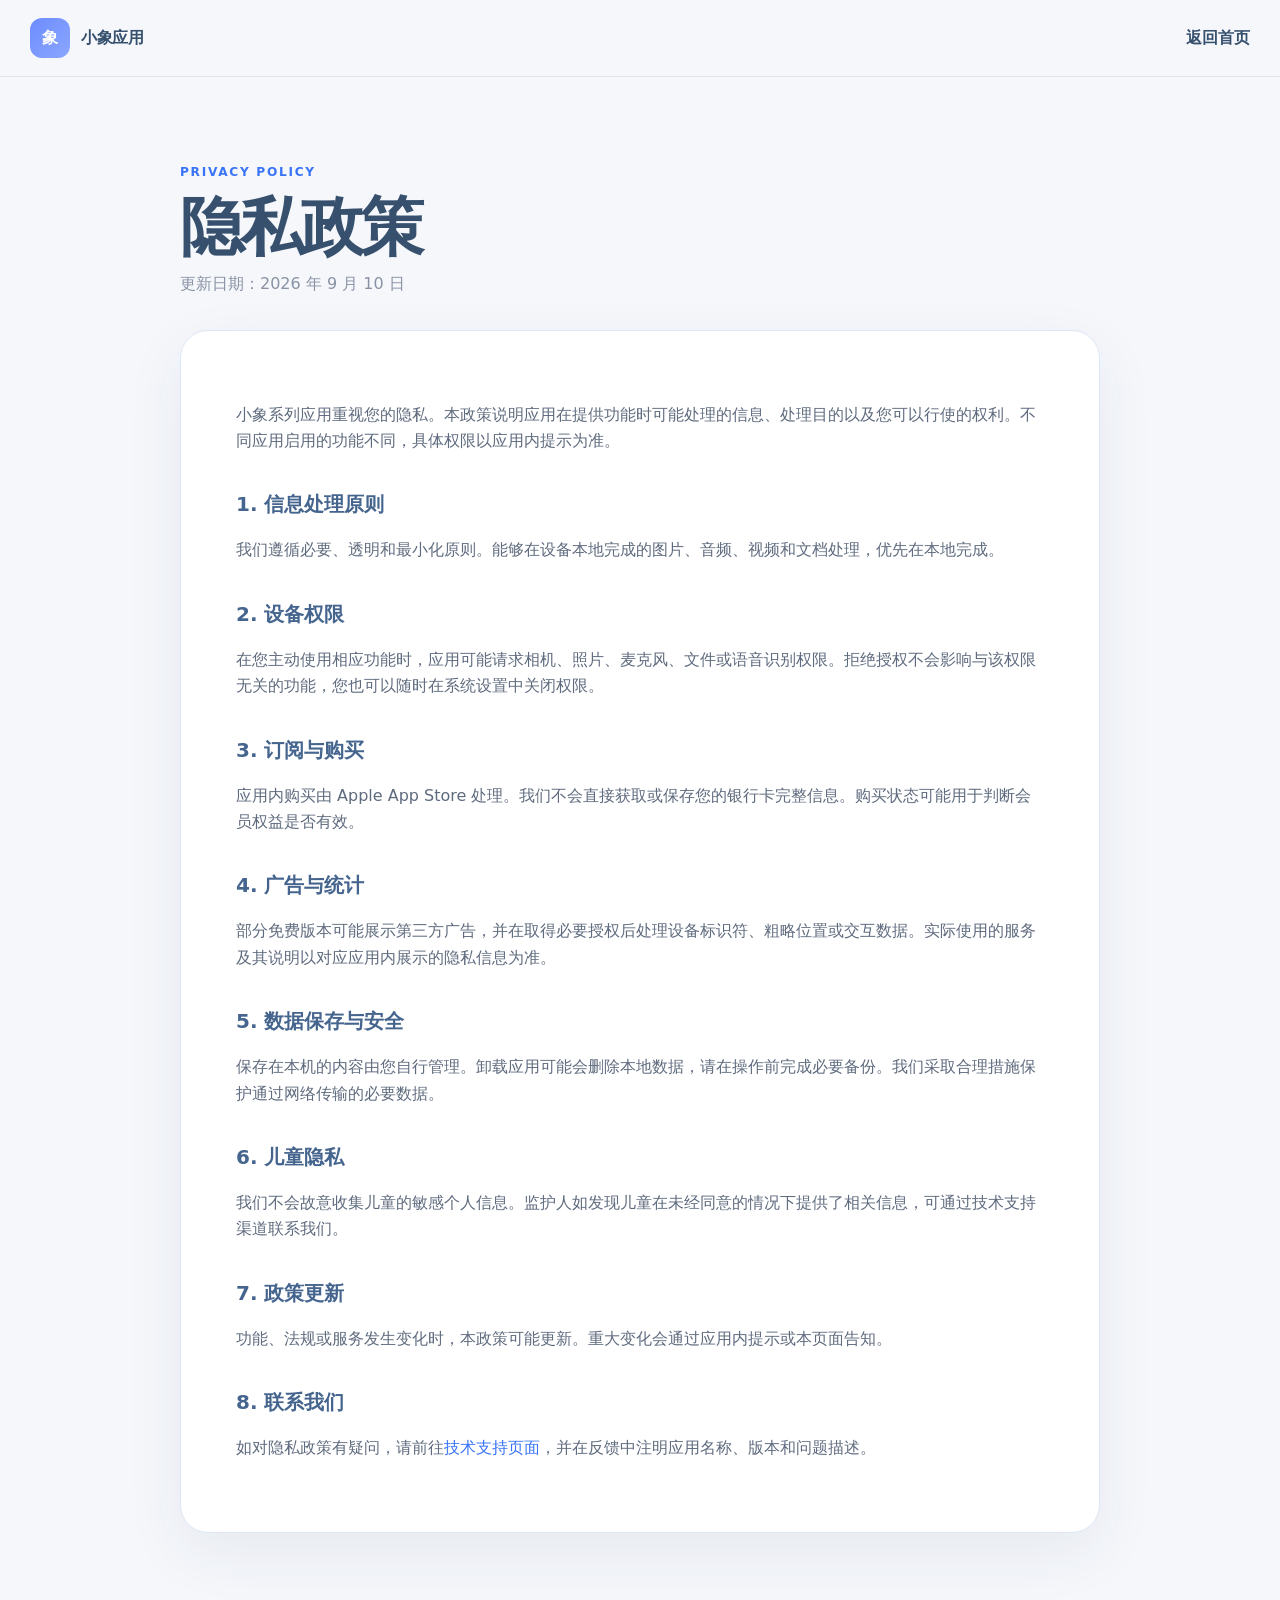
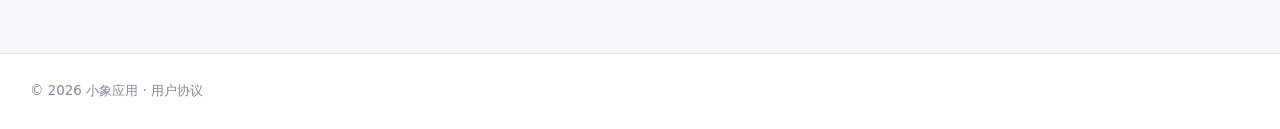
==== privacy.html @ 6de9740a "Add files via upload" ====
<!doctype html><html lang="zh-CN"><head><meta charset="utf-8"><meta name="viewport" content="width=device-width,initial-scale=1"><meta name="description" content="小象系列应用隐私政策"><title>隐私政策 · 小象应用</title><link rel="stylesheet" href="assets/site.css"></head><body class="legal-body"><header class="nav-wrap"><nav class="nav shell"><a class="brand" href="index.html"><span class="brand-mark">象</span><span>小象应用</span></a><a class="back" href="index.html">返回首页</a></nav></header><main class="legal shell"><p class="eyebrow">PRIVACY POLICY</p><h1>隐私政策</h1><p class="updated">更新日期：2026 年 9 月 10 日</p><div class="legal-card"><p>小象系列应用重视您的隐私。本政策说明应用在提供功能时可能处理的信息、处理目的以及您可以行使的权利。不同应用启用的功能不同，具体权限以应用内提示为准。</p><h2>1. 信息处理原则</h2><p>我们遵循必要、透明和最小化原则。能够在设备本地完成的图片、音频、视频和文档处理，优先在本地完成。</p><h2>2. 设备权限</h2><p>在您主动使用相应功能时，应用可能请求相机、照片、麦克风、文件或语音识别权限。拒绝授权不会影响与该权限无关的功能，您也可以随时在系统设置中关闭权限。</p><h2>3. 订阅与购买</h2><p>应用内购买由 Apple App Store 处理。我们不会直接获取或保存您的银行卡完整信息。购买状态可能用于判断会员权益是否有效。</p><h2>4. 广告与统计</h2><p>部分免费版本可能展示第三方广告，并在取得必要授权后处理设备标识符、粗略位置或交互数据。实际使用的服务及其说明以对应应用内展示的隐私信息为准。</p><h2>5. 数据保存与安全</h2><p>保存在本机的内容由您自行管理。卸载应用可能会删除本地数据，请在操作前完成必要备份。我们采取合理措施保护通过网络传输的必要数据。</p><h2>6. 儿童隐私</h2><p>我们不会故意收集儿童的敏感个人信息。监护人如发现儿童在未经同意的情况下提供了相关信息，可通过技术支持渠道联系我们。</p><h2>7. 政策更新</h2><p>功能、法规或服务发生变化时，本政策可能更新。重大变化会通过应用内提示或本页面告知。</p><h2>8. 联系我们</h2><p>如对隐私政策有疑问，请前往<a href="support.html">技术支持页面</a>，并在反馈中注明应用名称、版本和问题描述。</p></div></main><footer class="compact-footer"><div class="shell">© 2026 小象应用 · <a href="terms.html">用户协议</a></div></footer></body></html>
---- assets/site.css ----
:root{--blue:#3974f6;--navy:#5b7cfa;--paper:#f7faff;--white:#fff;--muted:#64748b;--line:#dde7f5;--orange:#ff9a3c;--mint:#43c9ac;--purple:#8a63ed;--shell:min(1220px,calc(100% - 48px));font-family:Inter,"SF Pro Display","PingFang SC","Microsoft YaHei",system-ui,sans-serif;color:#36506e;color-scheme:light}*{box-sizing:border-box}html{scroll-behavior:smooth}body{margin:0;background:var(--paper);font-size:16px;line-height:1.65;overflow-x:hidden}a{color:inherit;text-decoration:none}button{font:inherit}.shell{width:var(--shell);margin-inline:auto}.site-header,.nav-wrap{position:sticky;top:0;z-index:30;background:rgba(245,247,251,.86);backdrop-filter:blur(18px);border-bottom:1px solid rgba(16,24,40,.08)}.nav{height:76px;display:flex;align-items:center;justify-content:space-between}.brand{display:flex;align-items:center;gap:11px;font-weight:850;letter-spacing:-.02em}.logo,.brand-mark{width:40px;height:40px;border-radius:12px;display:grid;place-items:center;background:linear-gradient(135deg,#6d8cff,#8ba7ff);color:#fff;font-weight:900}.nav-links{display:flex;align-items:center;gap:30px;font-size:.92rem;font-weight:650}.nav-links>a:not(.nav-cta):hover{color:var(--blue)}.nav-cta{background:#6b88f7;color:#fff;border-radius:12px;padding:10px 17px}.menu-btn{display:none;border:1px solid var(--line);border-radius:10px;background:#fff;padding:7px 12px}.hero{display:grid;grid-template-columns:.84fr 1.16fr;gap:60px;align-items:center;min-height:680px;padding-block:66px}.kicker{display:flex;align-items:center;gap:10px;color:var(--blue);font-size:.82rem;font-weight:850;letter-spacing:.08em}.kicker span{width:24px;height:3px;background:var(--blue)}.hero h1{font-size:clamp(3.4rem,6.2vw,6.3rem);line-height:.98;letter-spacing:-.075em;margin:20px 0 26px}.hero h1 em{color:var(--blue);font-style:normal}.hero-copy>p{color:var(--muted);max-width:550px;font-size:1.1rem}.hero-actions{display:flex;gap:12px;flex-wrap:wrap;margin-top:30px}.button{min-height:52px;padding:0 21px;border-radius:14px;display:inline-flex;align-items:center;justify-content:center;gap:18px;font-weight:800;transition:.2s}.dark{background:linear-gradient(135deg,#3974f6,#5994ff);color:#fff;box-shadow:0 12px 28px rgba(57,116,246,.2)}.dark:hover,.nav-cta:hover{background:var(--blue)}.light{background:#fff;border:1px solid var(--line)}.product-board{min-height:520px;padding:26px;border:1px solid #d9e0eb;border-radius:36px;background:#eaf0ff;display:grid;grid-template-columns:1fr 1fr;gap:14px;position:relative;box-shadow:0 28px 80px rgba(35,62,117,.12)}.board-label{position:absolute;right:31px;top:27px;text-align:right;font-size:.68rem;font-weight:900;letter-spacing:.13em;color:#7990ca}.mini-app{background:#fff;border-radius:25px;padding:25px;display:flex;flex-direction:column;justify-content:flex-end;min-height:218px;position:relative;box-shadow:0 8px 28px rgba(43,59,96,.07);transition:.25s}.mini-app:nth-of-type(1){margin-top:42px}.mini-app:nth-of-type(2){margin-top:88px;margin-bottom:-46px}.mini-app:nth-of-type(3){margin-bottom:45px}.mini-app:hover{transform:translateY(-5px)}.mini-icon,.big-icon{width:58px;height:58px;border-radius:18px;display:grid;place-items:center;color:#fff;font-size:1.25rem;font-weight:900;margin-bottom:23px}.mini-app b,.mini-app small{display:block}.mini-app b{font-size:1.15rem}.mini-app small{color:#7a8497}.mini-app i{position:absolute;right:20px;bottom:20px;color:#aeb7c5;font-size:.72rem;font-style:normal}.scan .mini-icon,.big-icon.scan{background:var(--blue)}.resume .mini-icon,.big-icon.resume{background:var(--orange)}.audio .mini-icon,.big-icon.audio{background:var(--purple)}.video .mini-icon,.big-icon.video{background:var(--mint)}.marquee{overflow:hidden;background:var(--blue);color:#fff;padding:15px 0;white-space:nowrap;font-size:.9rem;font-weight:800;letter-spacing:.05em}.marquee div{width:max-content;animation:slide 24s linear infinite}.marquee b{color:#a9c0ff;margin:0 20px}.products{padding-block:125px}.section-title{display:grid;grid-template-columns:190px 1fr;align-items:start;margin-bottom:62px}.section-title>span{font-size:.72rem;font-weight:900;letter-spacing:.14em;color:var(--blue)}.section-title h2{font-size:clamp(2.6rem,5vw,5rem);line-height:1.03;letter-spacing:-.06em;margin:0}.product-list{border-top:1px solid var(--line)}.product-row{display:grid;grid-template-columns:55px 320px 1fr 120px;gap:25px;align-items:center;padding:36px 8px;border-bottom:1px solid var(--line);transition:.2s}.product-row:hover{background:#fff;padding-inline:20px}.number{font-size:.76rem;color:#9aa4b4;font-weight:850}.product-identity{display:flex;align-items:center;gap:18px}.big-icon{width:65px;height:65px;margin:0;flex:none}.product-identity h3{font-size:1.35rem;line-height:1.2;margin:0 0 5px}.product-identity p{margin:0;color:#8791a1;font-size:.84rem}.product-copy>p{color:#596579;margin:0 0 12px;max-width:570px}.chips{display:flex;gap:7px;flex-wrap:wrap}.chips span{padding:4px 9px;border:1px solid var(--line);border-radius:99px;font-size:.72rem;color:#7e8898}.product-status{font-size:.75rem;color:#8f99a9;text-align:right}.feature-zone{background:linear-gradient(145deg,#eaf2ff,#f7fbff 55%,#eef8ff);color:#36506e;padding-block:120px;border-block:1px solid #dce8f8}.feature-grid{display:grid;grid-template-columns:.9fr 1.1fr;gap:90px}.section-title.invert{display:block;margin:0}.section-title.invert>span{color:#3974f6}.section-title.invert h2{margin-top:20px}.section-title.invert p{color:#65758c;max-width:430px;margin-top:25px}.feature-cards{display:grid;grid-template-columns:1fr 1fr;gap:13px}.feature-cards article{border:1px solid #d8e5f6;border-radius:24px;padding:25px;min-height:245px;background:rgba(255,255,255,.88);display:flex;flex-direction:column;box-shadow:0 16px 42px rgba(72,112,169,.08)}.feature-cards article:first-child{grid-column:1/-1}.feature-cards strong{font-size:.72rem;color:#8ca0ba}.feature-symbol{font-size:2.4rem;color:#3974f6;margin:auto 0 8px}.feature-cards h3{font-size:1.3rem;margin:0 0 6px}.feature-cards p{font-size:.9rem;color:#697991;margin:0}.studio{display:grid;grid-template-columns:360px 1fr;gap:85px;align-items:center;padding-block:130px}.studio-mark{aspect-ratio:1;border-radius:38px;background:var(--orange);display:grid;place-items:center;font-size:11rem;line-height:1;font-weight:950;color:#fff;transform:rotate(-4deg);box-shadow:18px 20px 0 #ffd29f}.studio-copy>span{font-size:.76rem;color:var(--blue);font-weight:850;letter-spacing:.13em}.studio-copy h2{font-size:clamp(2rem,4vw,3.8rem);line-height:1.13;letter-spacing:-.05em;margin:16px 0 20px}.studio-copy p{color:var(--muted);font-size:1.05rem;max-width:700px}.studio-copy a{display:inline-block;margin-top:12px;color:var(--blue);font-weight:850}footer{background:#fff;border-top:1px solid var(--line);padding-top:68px}.footer-main{display:grid;grid-template-columns:2fr 1fr 1fr;gap:50px;padding-bottom:55px}.footer-main>div:not(:first-child){display:flex;flex-direction:column;gap:8px}.footer-main b{margin-bottom:7px}.footer-main a:not(.brand),.footer-main p{color:#758095}.footer-bottom{display:flex;justify-content:space-between;border-top:1px solid var(--line);padding-block:20px;color:#8a94a5;font-size:.76rem}.reveal{opacity:0;transform:translateY(18px);transition:opacity .65s,transform .65s}.reveal.visible{opacity:1;transform:none}
.legal-body{background:#f5f7fb}.legal,.support-page{padding-block:85px 120px;max-width:920px}.eyebrow{color:var(--blue);font-size:.76rem;font-weight:900;letter-spacing:.14em;margin:0 0 12px}.legal h1,.support-hero h1{font-size:clamp(2.7rem,5vw,4.8rem);line-height:1.05;letter-spacing:-.06em;margin:0}.updated{color:#8993a4;margin:10px 0 32px}.legal-card{background:#fff;border:1px solid var(--line);border-radius:28px;padding:clamp(25px,5vw,55px);color:#5f6b7e;box-shadow:0 20px 60px rgba(38,53,83,.07)}.legal-card h2{color:#45658e;font-size:1.25rem;margin:34px 0 7px}.legal-card a{color:var(--blue)}.back{font-weight:750}.compact-footer{padding:26px 0;background:#fff;border-top:1px solid var(--line);color:#828c9d;font-size:.84rem}.support-page{max-width:1080px}.support-hero{max-width:730px;margin-bottom:50px}.support-hero>p:last-child{color:var(--muted);font-size:1.05rem}.faq-grid{display:grid;grid-template-columns:1fr 1fr;gap:15px}.faq-grid article{background:#fff;border:1px solid var(--line);border-radius:24px;padding:28px}.faq-grid article>span{color:var(--blue);font-weight:900;font-size:.76rem}.faq-grid h2{font-size:1.22rem;margin:12px 0 7px}.faq-grid p{color:var(--muted);margin:0}.contact-panel{display:flex;align-items:center;justify-content:space-between;gap:30px;background:#eaf0ff;border:1px solid #d4def8;border-radius:26px;padding:34px;margin-top:16px}.contact-panel h2{font-size:1.7rem;margin:0}.contact-panel p:last-child{color:#68758a;margin-bottom:0}.contact-panel .primary{background:#6b88f7;color:#fff;white-space:nowrap}@keyframes slide{to{transform:translateX(-50%)}}
@media(max-width:920px){.hero{grid-template-columns:1fr;gap:40px}.product-board{min-height:480px}.product-row{grid-template-columns:40px 280px 1fr}.product-status{display:none}.feature-grid{grid-template-columns:1fr;gap:50px}.studio{grid-template-columns:250px 1fr}.studio-mark{font-size:8rem}.section-title{grid-template-columns:145px 1fr}}
@media(max-width:680px){:root{--shell:min(100% - 28px,1220px)}.nav{height:68px}.menu-btn{display:block}.nav-links{display:none;position:absolute;left:14px;right:14px;top:75px;flex-direction:column;align-items:stretch;gap:0;padding:10px;background:#fff;border:1px solid var(--line);border-radius:16px;box-shadow:0 24px 60px rgba(36,49,78,.16)}.nav-links.open{display:flex}.nav-links a{padding:10px 12px}.nav-cta{background:none;color:var(--navy)}.hero{padding-block:55px;min-height:auto}.hero h1{font-size:3.5rem}.product-board{min-height:420px;padding:14px;gap:9px;border-radius:25px}.mini-app{min-height:180px;padding:17px;border-radius:18px}.mini-app:nth-of-type(1){margin-top:35px}.mini-app:nth-of-type(2){margin-top:65px;margin-bottom:-30px}.mini-app:nth-of-type(3){margin-bottom:30px}.mini-icon{width:45px;height:45px;border-radius:13px;margin-bottom:15px}.mini-app small{font-size:.72rem}.board-label{top:18px;right:18px}.products,.feature-zone,.studio{padding-block:82px}.section-title{display:block}.section-title>span{display:block;margin-bottom:15px}.product-row{grid-template-columns:35px 1fr;gap:12px;padding-block:27px}.product-copy{grid-column:2}.product-identity{gap:13px}.big-icon{width:55px;height:55px;border-radius:16px}.feature-cards{grid-template-columns:1fr}.feature-cards article:first-child{grid-column:auto}.studio{grid-template-columns:1fr;gap:52px}.studio-mark{width:210px;font-size:7rem}.footer-main{grid-template-columns:1fr 1fr}.footer-main>div:first-child{grid-column:1/-1}.footer-bottom{display:block}.footer-bottom span{display:block}.faq-grid{grid-template-columns:1fr}.contact-panel{align-items:flex-start;flex-direction:column}.legal,.support-page{padding-block:55px 80px}}
@media(prefers-reduced-motion:reduce){html{scroll-behavior:auto}.reveal{opacity:1;transform:none;transition:none}.marquee div{animation:none}}
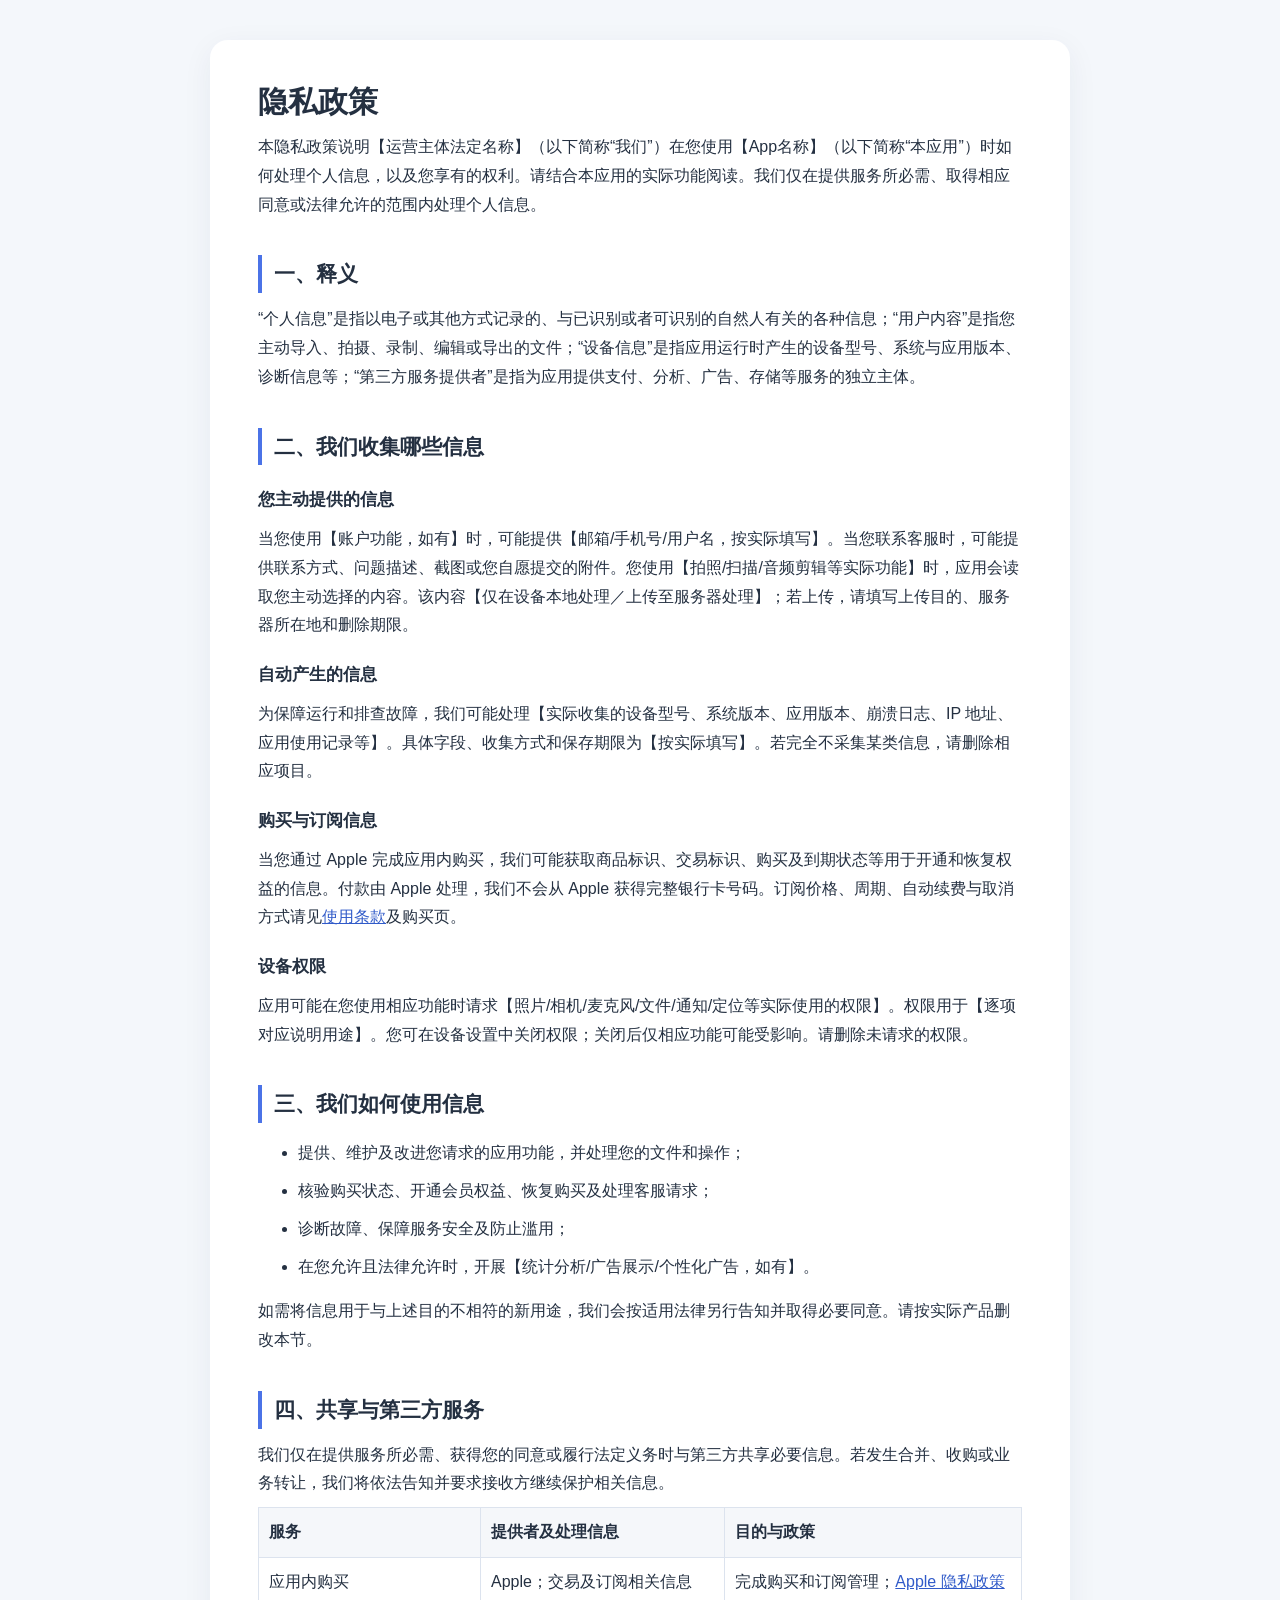
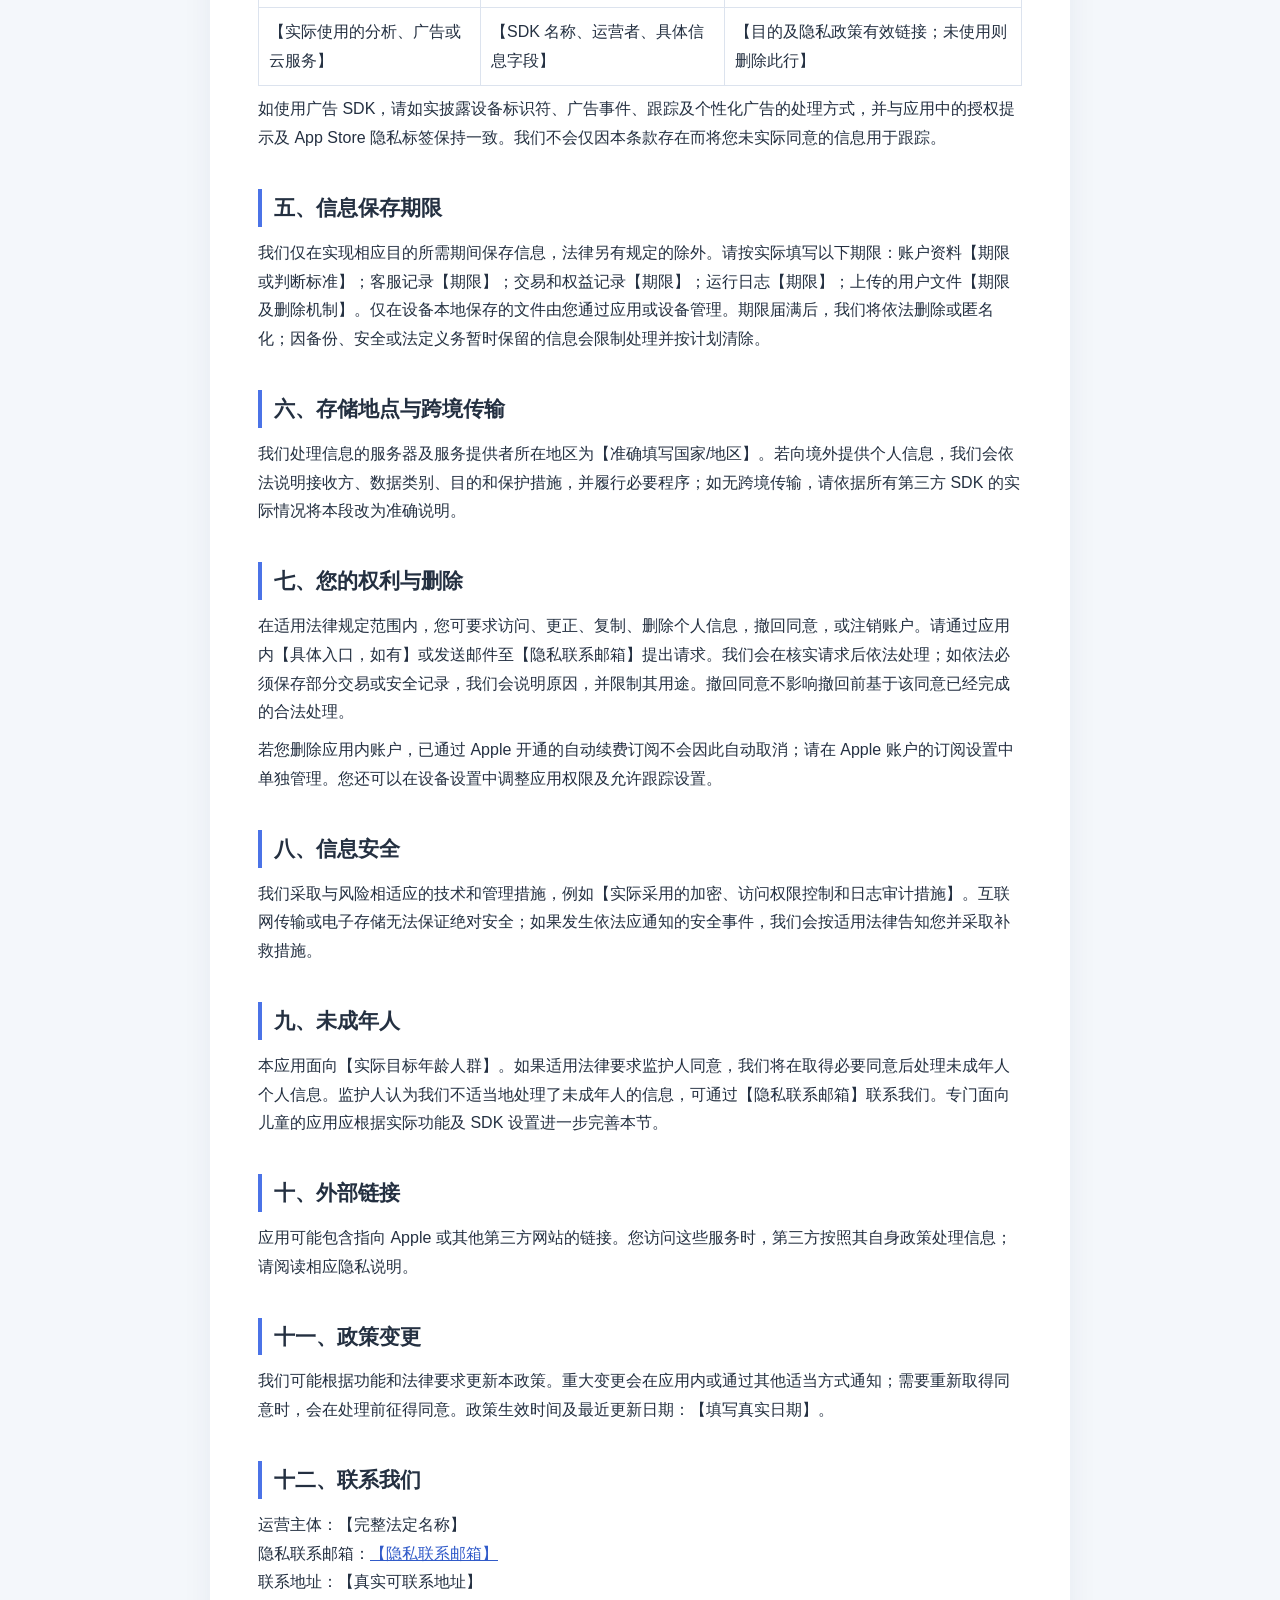
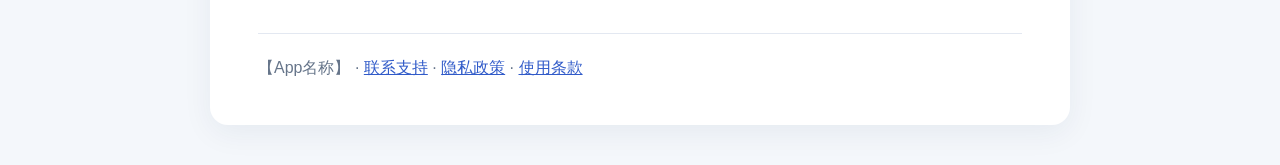
==== commit a81eb173: "Update privacy.html" ====
--- a/privacy.html
+++ b/privacy.html
@@ -1 +1,13 @@
-<!doctype html><html lang="zh-CN"><head><meta charset="utf-8"><meta name="viewport" content="width=device-width,initial-scale=1"><meta name="description" content="小象系列应用隐私政策"><title>隐私政策 · 小象应用</title><link rel="stylesheet" href="assets/site.css"></head><body class="legal-body"><header class="nav-wrap"><nav class="nav shell"><a class="brand" href="index.html"><span class="brand-mark">象</span><span>小象应用</span></a><a class="back" href="index.html">返回首页</a></nav></header><main class="legal shell"><p class="eyebrow">PRIVACY POLICY</p><h1>隐私政策</h1><p class="updated">更新日期：2026 年 9 月 10 日</p><div class="legal-card"><p>小象系列应用重视您的隐私。本政策说明应用在提供功能时可能处理的信息、处理目的以及您可以行使的权利。不同应用启用的功能不同，具体权限以应用内提示为准。</p><h2>1. 信息处理原则</h2><p>我们遵循必要、透明和最小化原则。能够在设备本地完成的图片、音频、视频和文档处理，优先在本地完成。</p><h2>2. 设备权限</h2><p>在您主动使用相应功能时，应用可能请求相机、照片、麦克风、文件或语音识别权限。拒绝授权不会影响与该权限无关的功能，您也可以随时在系统设置中关闭权限。</p><h2>3. 订阅与购买</h2><p>应用内购买由 Apple App Store 处理。我们不会直接获取或保存您的银行卡完整信息。购买状态可能用于判断会员权益是否有效。</p><h2>4. 广告与统计</h2><p>部分免费版本可能展示第三方广告，并在取得必要授权后处理设备标识符、粗略位置或交互数据。实际使用的服务及其说明以对应应用内展示的隐私信息为准。</p><h2>5. 数据保存与安全</h2><p>保存在本机的内容由您自行管理。卸载应用可能会删除本地数据，请在操作前完成必要备份。我们采取合理措施保护通过网络传输的必要数据。</p><h2>6. 儿童隐私</h2><p>我们不会故意收集儿童的敏感个人信息。监护人如发现儿童在未经同意的情况下提供了相关信息，可通过技术支持渠道联系我们。</p><h2>7. 政策更新</h2><p>功能、法规或服务发生变化时，本政策可能更新。重大变化会通过应用内提示或本页面告知。</p><h2>8. 联系我们</h2><p>如对隐私政策有疑问，请前往<a href="support.html">技术支持页面</a>，并在反馈中注明应用名称、版本和问题描述。</p></div></main><footer class="compact-footer"><div class="shell">© 2026 小象应用 · <a href="terms.html">用户协议</a></div></footer></body></html>
+<!doctype html><html lang="zh-CN"><head><meta charset="utf-8"><meta name="viewport" content="width=device-width,initial-scale=1"><meta name="color-scheme" content="light"><title>隐私政策｜【App名称】</title><style>*{box-sizing:border-box}body{margin:0;background:#f4f7fb;color:#243041;font:16px/1.8 -apple-system,BlinkMacSystemFont,"PingFang SC","Microsoft YaHei",sans-serif}.wrap{max-width:860px;margin:40px auto;padding:42px 48px;background:white;border-radius:18px;box-shadow:0 8px 30px #142d5010}h1{font-size:30px;line-height:1.3;margin:0 0 12px}h2{font-size:21px;margin:36px 0 12px;border-left:4px solid #4b73e7;padding-left:12px}h3{font-size:17px;margin:20px 0 5px}p,li{margin:9px 0}.muted{color:#66758a}.notice{background:#edf3ff;border-radius:10px;padding:14px 18px}.todo{background:#fff3d8;padding:2px 6px;border-radius:4px;color:#754a00}a{color:#315bc9}table{width:100%;border-collapse:collapse;display:block;overflow-x:auto}th,td{border:1px solid #dce3ee;padding:10px;text-align:left;vertical-align:top}th{background:#f5f7fa}nav a{margin-right:18px}footer{border-top:1px solid #e3e8f1;margin-top:36px;padding-top:20px;color:#66758a}@media(max-width:640px){.wrap{margin:0;padding:24px 20px;border-radius:0}h1{font-size:26px}}</style></head><body><main class="wrap"><h1>隐私政策</h1><section><p>本隐私政策说明【运营主体法定名称】（以下简称“我们”）在您使用【App名称】（以下简称“本应用”）时如何处理个人信息，以及您享有的权利。请结合本应用的实际功能阅读。我们仅在提供服务所必需、取得相应同意或法律允许的范围内处理个人信息。</p></section>
+<section><h2>一、释义</h2><p>“个人信息”是指以电子或其他方式记录的、与已识别或者可识别的自然人有关的各种信息；“用户内容”是指您主动导入、拍摄、录制、编辑或导出的文件；“设备信息”是指应用运行时产生的设备型号、系统与应用版本、诊断信息等；“第三方服务提供者”是指为应用提供支付、分析、广告、存储等服务的独立主体。</p></section>
+<section><h2>二、我们收集哪些信息</h2><h3>您主动提供的信息</h3><p>当您使用【账户功能，如有】时，可能提供【邮箱/手机号/用户名，按实际填写】。当您联系客服时，可能提供联系方式、问题描述、截图或您自愿提交的附件。您使用【拍照/扫描/音频剪辑等实际功能】时，应用会读取您主动选择的内容。该内容【仅在设备本地处理／上传至服务器处理】；若上传，请填写上传目的、服务器所在地和删除期限。</p><h3>自动产生的信息</h3><p>为保障运行和排查故障，我们可能处理【实际收集的设备型号、系统版本、应用版本、崩溃日志、IP 地址、应用使用记录等】。具体字段、收集方式和保存期限为【按实际填写】。若完全不采集某类信息，请删除相应项目。</p><h3>购买与订阅信息</h3><p>当您通过 Apple 完成应用内购买，我们可能获取商品标识、交易标识、购买及到期状态等用于开通和恢复权益的信息。付款由 Apple 处理，我们不会从 Apple 获得完整银行卡号码。订阅价格、周期、自动续费与取消方式请见<a href="terms.html">使用条款</a>及购买页。</p><h3>设备权限</h3><p>应用可能在您使用相应功能时请求【照片/相机/麦克风/文件/通知/定位等实际使用的权限】。权限用于【逐项对应说明用途】。您可在设备设置中关闭权限；关闭后仅相应功能可能受影响。请删除未请求的权限。</p></section>
+<section><h2>三、我们如何使用信息</h2><ul><li>提供、维护及改进您请求的应用功能，并处理您的文件和操作；</li><li>核验购买状态、开通会员权益、恢复购买及处理客服请求；</li><li>诊断故障、保障服务安全及防止滥用；</li><li>在您允许且法律允许时，开展【统计分析/广告展示/个性化广告，如有】。</li></ul><p>如需将信息用于与上述目的不相符的新用途，我们会按适用法律另行告知并取得必要同意。请按实际产品删改本节。</p></section>
+<section><h2>四、共享与第三方服务</h2><p>我们仅在提供服务所必需、获得您的同意或履行法定义务时与第三方共享必要信息。若发生合并、收购或业务转让，我们将依法告知并要求接收方继续保护相关信息。</p><table><thead><tr><th>服务</th><th>提供者及处理信息</th><th>目的与政策</th></tr></thead><tbody><tr><td>应用内购买</td><td>Apple；交易及订阅相关信息</td><td>完成购买和订阅管理；<a href="https://www.apple.com/legal/privacy/" rel="noopener noreferrer">Apple 隐私政策</a></td></tr><tr><td>【实际使用的分析、广告或云服务】</td><td>【SDK 名称、运营者、具体信息字段】</td><td>【目的及隐私政策有效链接；未使用则删除此行】</td></tr></tbody></table><p>如使用广告 SDK，请如实披露设备标识符、广告事件、跟踪及个性化广告的处理方式，并与应用中的授权提示及 App Store 隐私标签保持一致。我们不会仅因本条款存在而将您未实际同意的信息用于跟踪。</p></section>
+<section><h2>五、信息保存期限</h2><p>我们仅在实现相应目的所需期间保存信息，法律另有规定的除外。请按实际填写以下期限：账户资料【期限或判断标准】；客服记录【期限】；交易和权益记录【期限】；运行日志【期限】；上传的用户文件【期限及删除机制】。仅在设备本地保存的文件由您通过应用或设备管理。期限届满后，我们将依法删除或匿名化；因备份、安全或法定义务暂时保留的信息会限制处理并按计划清除。</p></section>
+<section><h2>六、存储地点与跨境传输</h2><p>我们处理信息的服务器及服务提供者所在地区为【准确填写国家/地区】。若向境外提供个人信息，我们会依法说明接收方、数据类别、目的和保护措施，并履行必要程序；如无跨境传输，请依据所有第三方 SDK 的实际情况将本段改为准确说明。</p></section>
+<section><h2>七、您的权利与删除</h2><p>在适用法律规定范围内，您可要求访问、更正、复制、删除个人信息，撤回同意，或注销账户。请通过应用内【具体入口，如有】或发送邮件至【隐私联系邮箱】提出请求。我们会在核实请求后依法处理；如依法必须保存部分交易或安全记录，我们会说明原因，并限制其用途。撤回同意不影响撤回前基于该同意已经完成的合法处理。</p><p>若您删除应用内账户，已通过 Apple 开通的自动续费订阅不会因此自动取消；请在 Apple 账户的订阅设置中单独管理。您还可以在设备设置中调整应用权限及允许跟踪设置。</p></section>
+<section><h2>八、信息安全</h2><p>我们采取与风险相适应的技术和管理措施，例如【实际采用的加密、访问权限控制和日志审计措施】。互联网传输或电子存储无法保证绝对安全；如果发生依法应通知的安全事件，我们会按适用法律告知您并采取补救措施。</p></section>
+<section><h2>九、未成年人</h2><p>本应用面向【实际目标年龄人群】。如果适用法律要求监护人同意，我们将在取得必要同意后处理未成年人个人信息。监护人认为我们不适当地处理了未成年人的信息，可通过【隐私联系邮箱】联系我们。专门面向儿童的应用应根据实际功能及 SDK 设置进一步完善本节。</p></section>
+<section><h2>十、外部链接</h2><p>应用可能包含指向 Apple 或其他第三方网站的链接。您访问这些服务时，第三方按照其自身政策处理信息；请阅读相应隐私说明。</p></section>
+<section><h2>十一、政策变更</h2><p>我们可能根据功能和法律要求更新本政策。重大变更会在应用内或通过其他适当方式通知；需要重新取得同意时，会在处理前征得同意。政策生效时间及最近更新日期：【填写真实日期】。</p></section>
+<section><h2>十二、联系我们</h2><p>运营主体：【完整法定名称】<br>隐私联系邮箱：<a href="mailto:【隐私联系邮箱】">【隐私联系邮箱】</a><br>联系地址：【真实可联系地址】</p></section><footer>【App名称】 · <a href="mailto:【联系邮箱】">联系支持</a> · <a href="privacy.html">隐私政策</a> · <a href="terms.html">使用条款</a></footer></main></body></html>
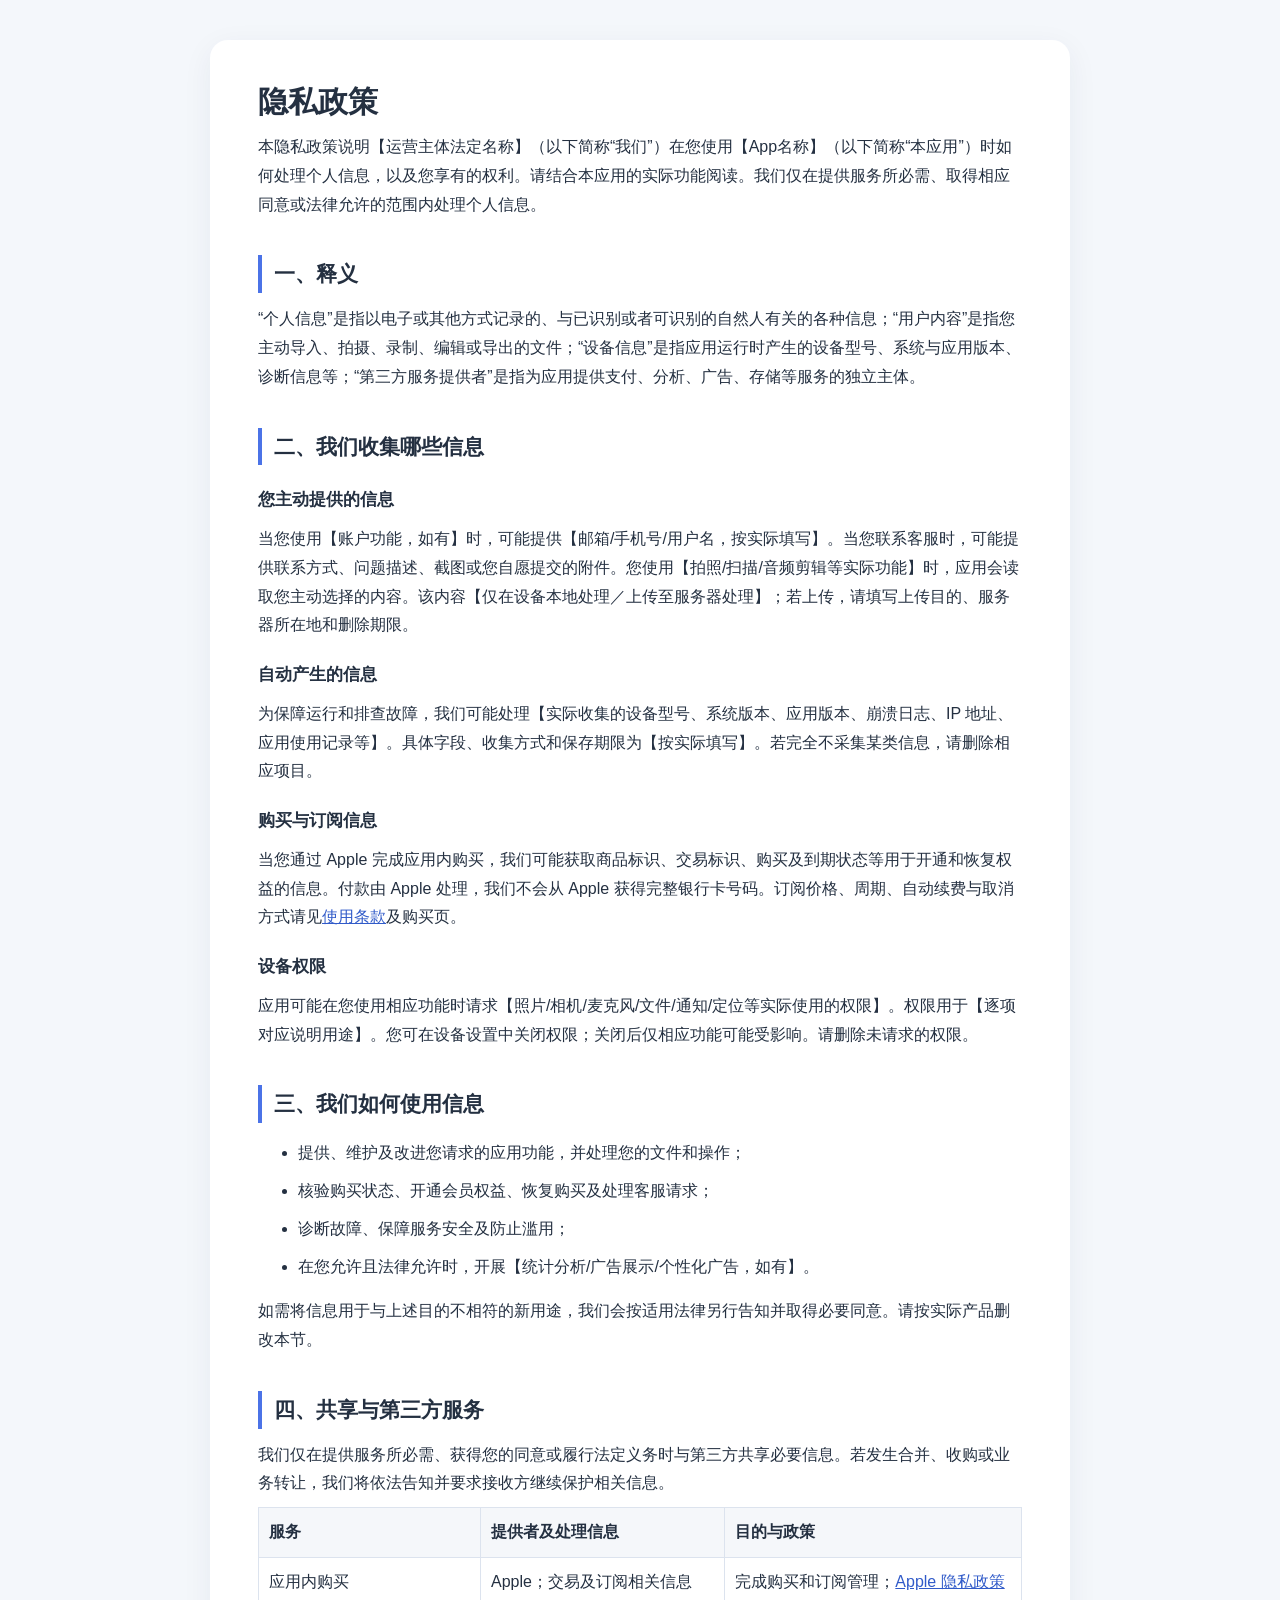
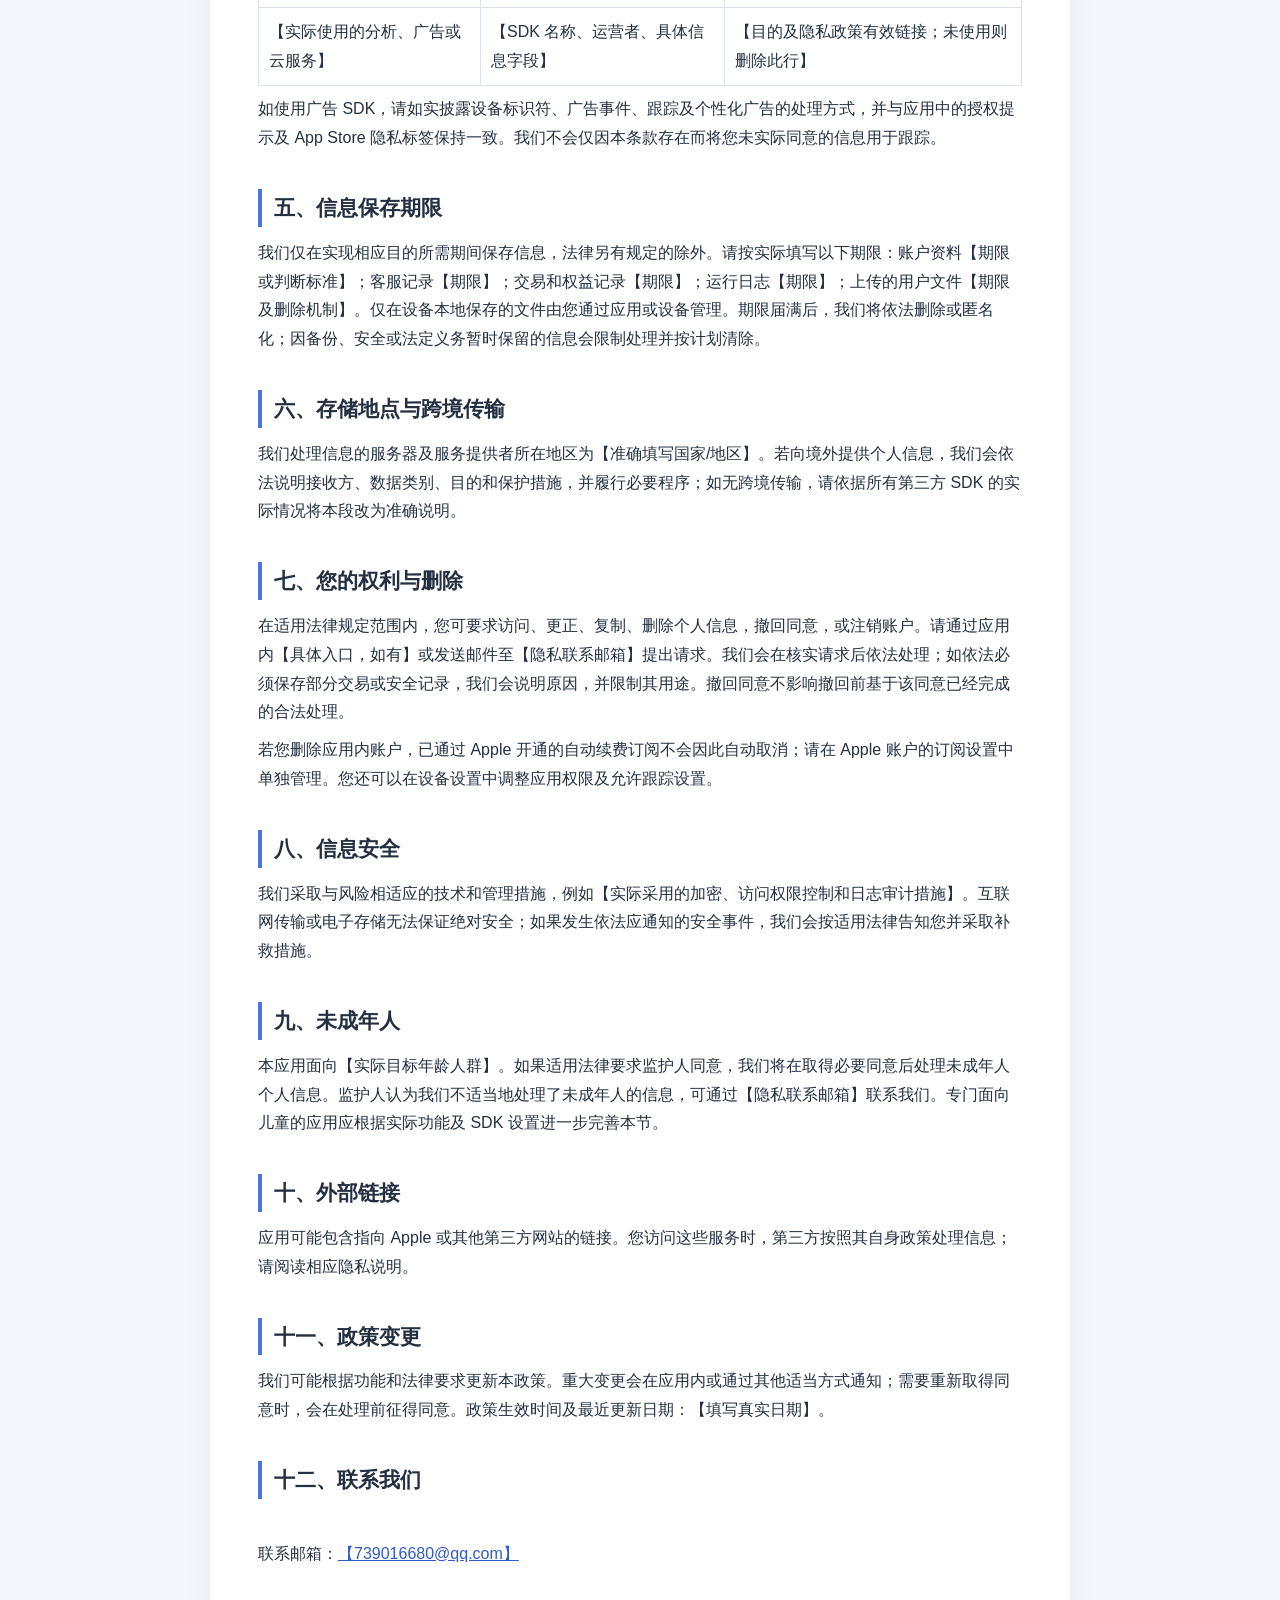
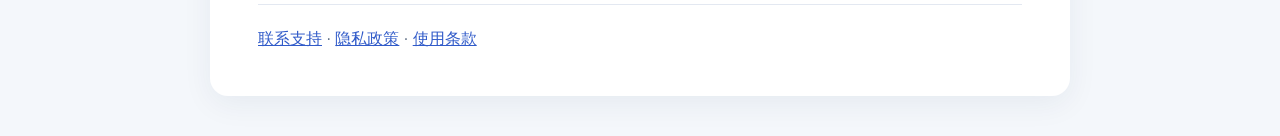
==== commit 5dbbbaa7: "Update privacy.html" ====
--- a/privacy.html
+++ b/privacy.html
@@ -10,4 +10,4 @@
 <section><h2>九、未成年人</h2><p>本应用面向【实际目标年龄人群】。如果适用法律要求监护人同意，我们将在取得必要同意后处理未成年人个人信息。监护人认为我们不适当地处理了未成年人的信息，可通过【隐私联系邮箱】联系我们。专门面向儿童的应用应根据实际功能及 SDK 设置进一步完善本节。</p></section>
 <section><h2>十、外部链接</h2><p>应用可能包含指向 Apple 或其他第三方网站的链接。您访问这些服务时，第三方按照其自身政策处理信息；请阅读相应隐私说明。</p></section>
 <section><h2>十一、政策变更</h2><p>我们可能根据功能和法律要求更新本政策。重大变更会在应用内或通过其他适当方式通知；需要重新取得同意时，会在处理前征得同意。政策生效时间及最近更新日期：【填写真实日期】。</p></section>
-<section><h2>十二、联系我们</h2><p>运营主体：【完整法定名称】<br>隐私联系邮箱：<a href="mailto:【隐私联系邮箱】">【隐私联系邮箱】</a><br>联系地址：【真实可联系地址】</p></section><footer>【App名称】 · <a href="mailto:【联系邮箱】">联系支持</a> · <a href="privacy.html">隐私政策</a> · <a href="terms.html">使用条款</a></footer></main></body></html>
+<section><h2>十二、联系我们</h2><p><br>联系邮箱：<a href="mailto:【联系邮箱】">【739016680@qq.com】</a></p></section><footer> <a href="mailto:【联系邮箱】">联系支持</a> · <a href="privacy.html">隐私政策</a> · <a href="terms.html">使用条款</a></footer></main></body></html>
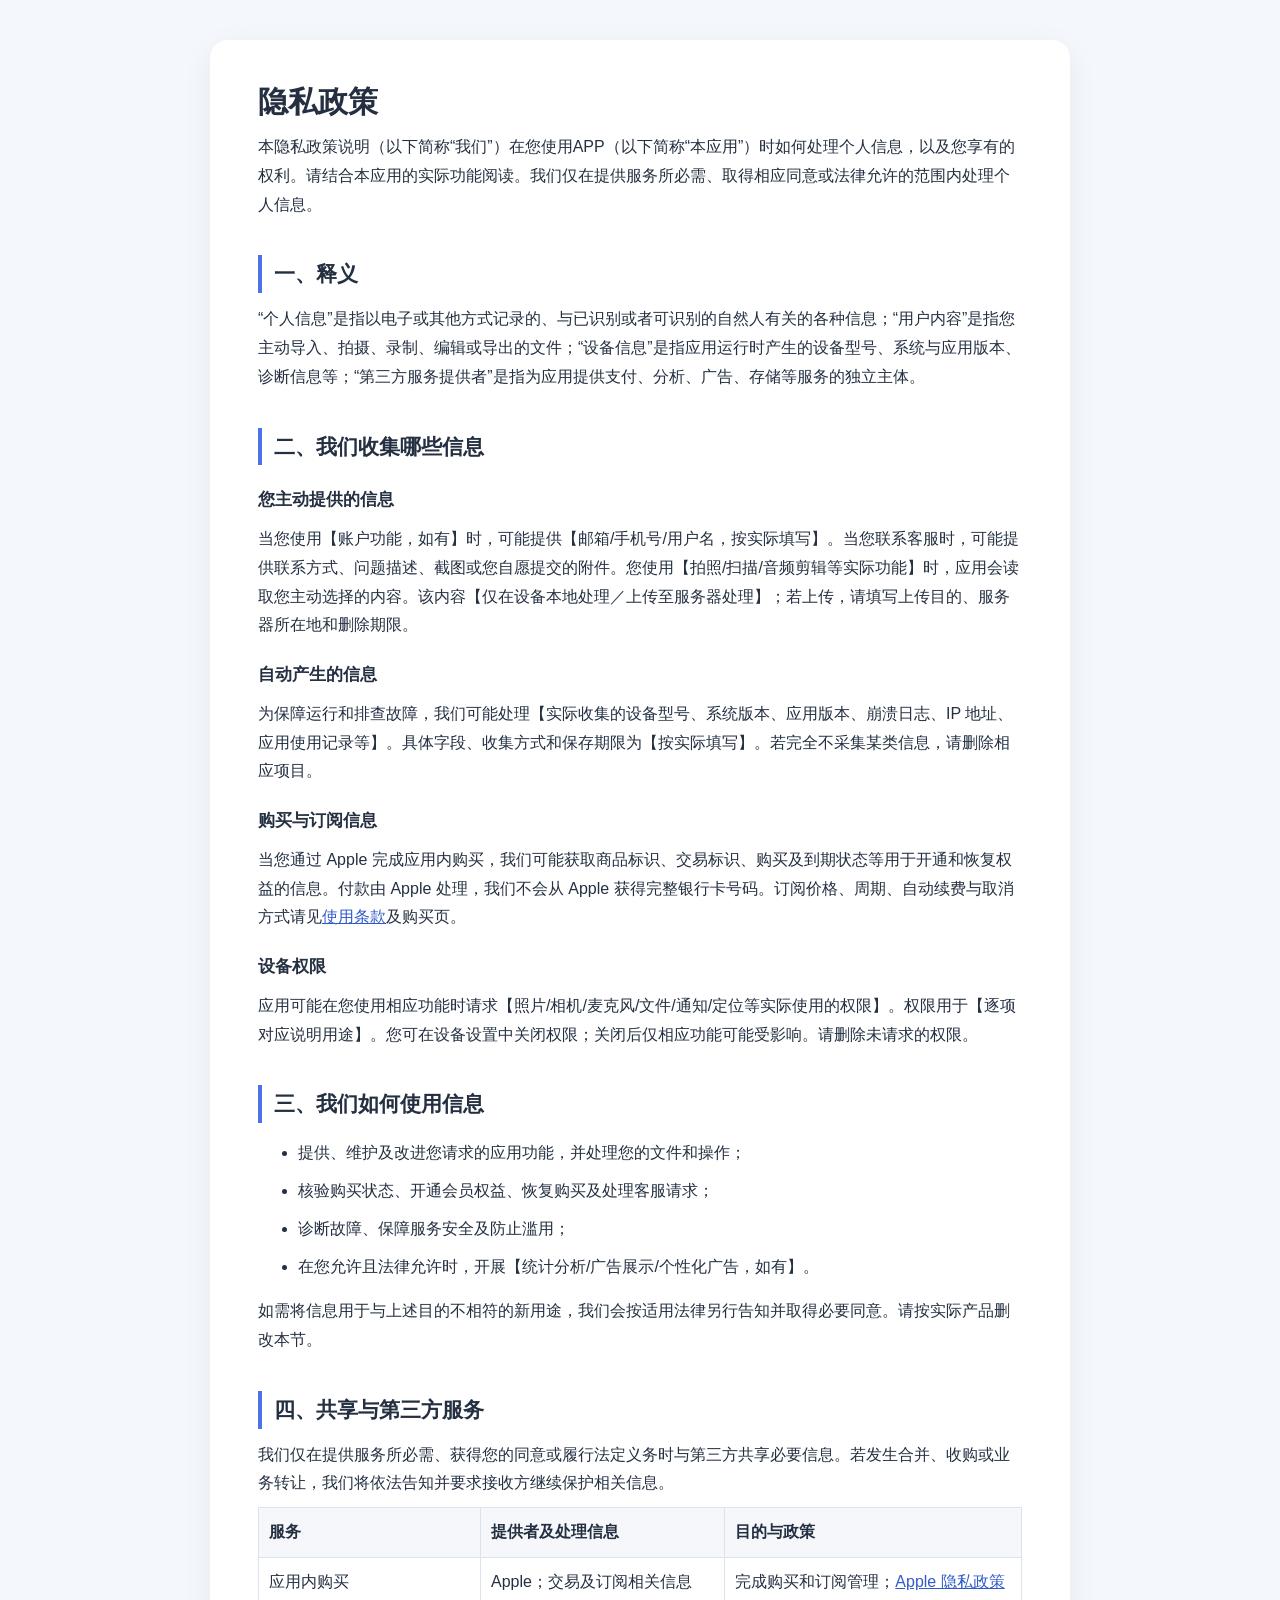
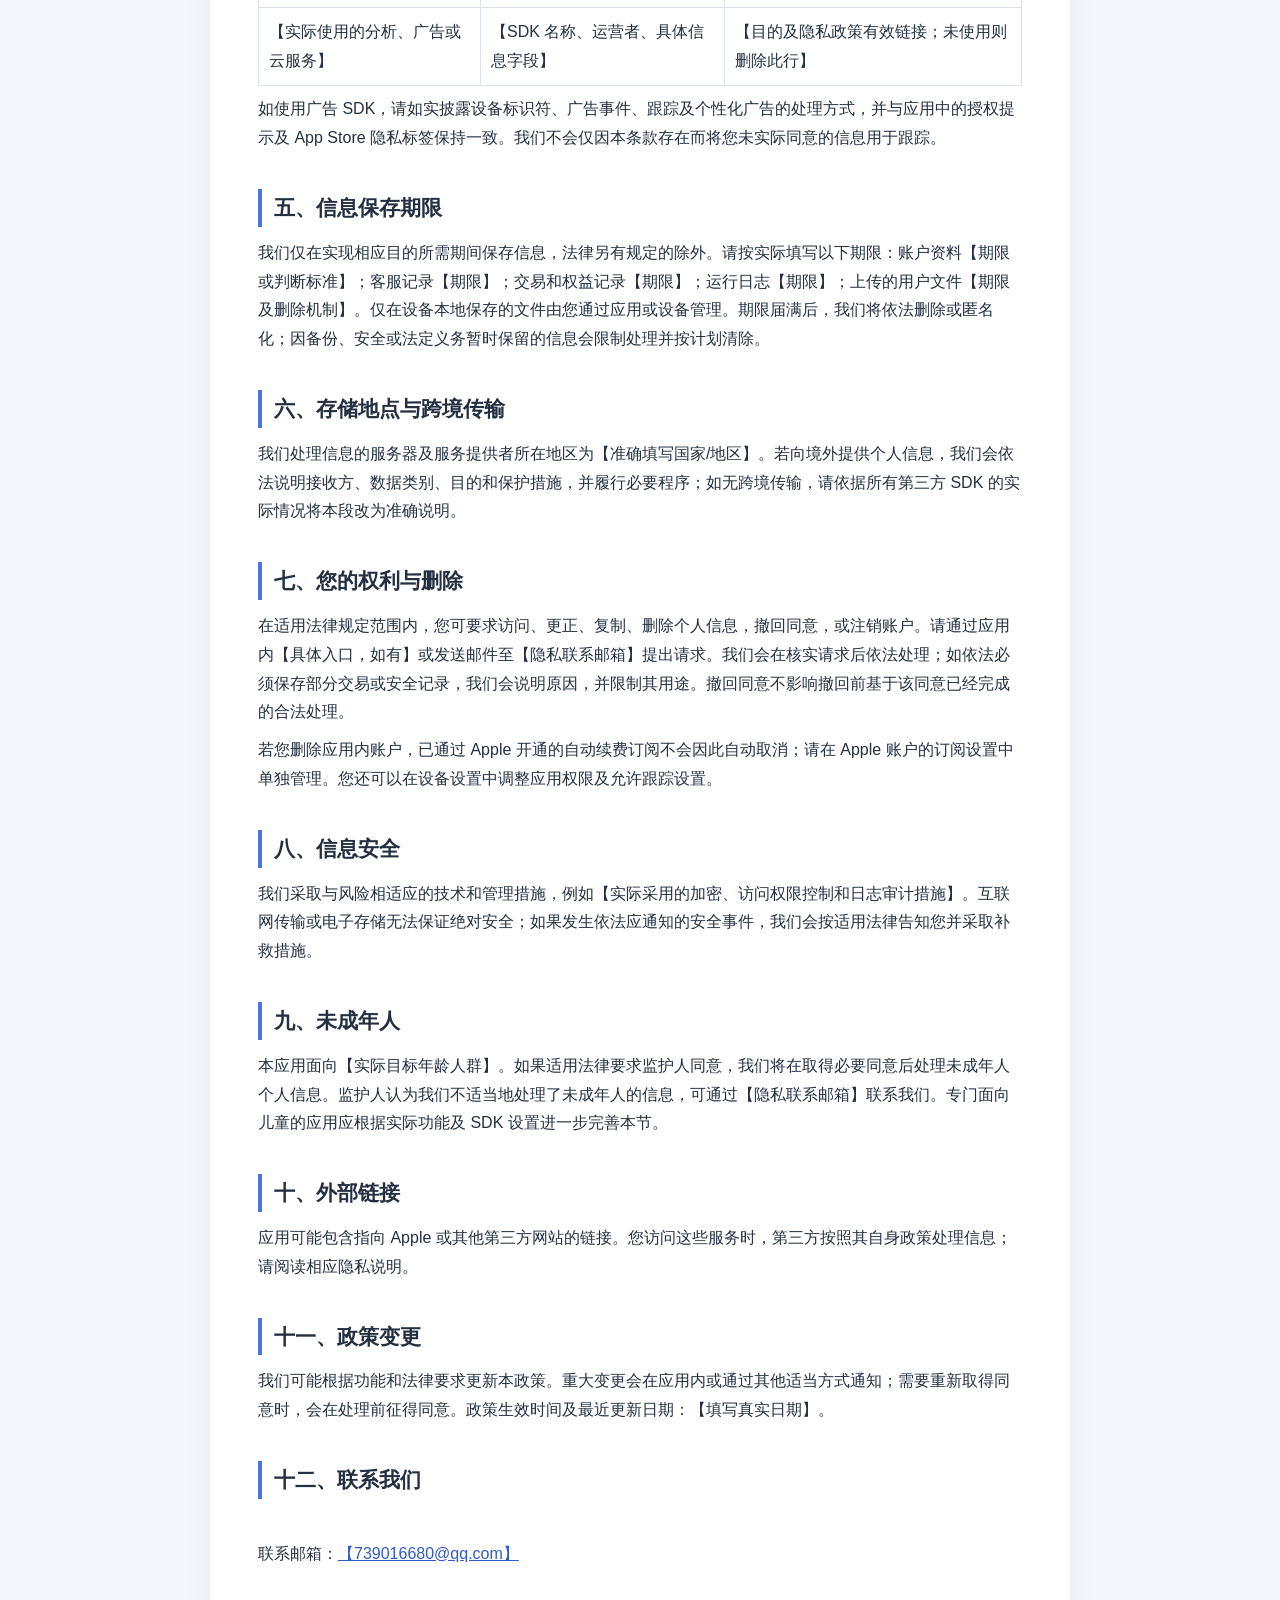
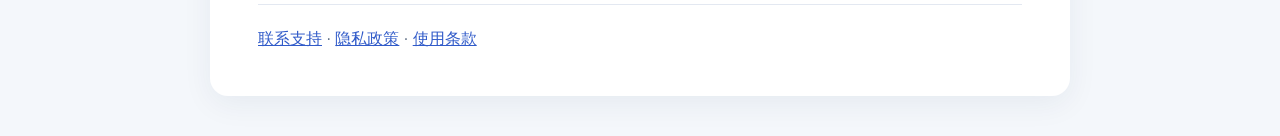
==== commit 2126dd44: "Update privacy.html" ====
--- a/privacy.html
+++ b/privacy.html
@@ -1,4 +1,4 @@
-<!doctype html><html lang="zh-CN"><head><meta charset="utf-8"><meta name="viewport" content="width=device-width,initial-scale=1"><meta name="color-scheme" content="light"><title>隐私政策｜【App名称】</title><style>*{box-sizing:border-box}body{margin:0;background:#f4f7fb;color:#243041;font:16px/1.8 -apple-system,BlinkMacSystemFont,"PingFang SC","Microsoft YaHei",sans-serif}.wrap{max-width:860px;margin:40px auto;padding:42px 48px;background:white;border-radius:18px;box-shadow:0 8px 30px #142d5010}h1{font-size:30px;line-height:1.3;margin:0 0 12px}h2{font-size:21px;margin:36px 0 12px;border-left:4px solid #4b73e7;padding-left:12px}h3{font-size:17px;margin:20px 0 5px}p,li{margin:9px 0}.muted{color:#66758a}.notice{background:#edf3ff;border-radius:10px;padding:14px 18px}.todo{background:#fff3d8;padding:2px 6px;border-radius:4px;color:#754a00}a{color:#315bc9}table{width:100%;border-collapse:collapse;display:block;overflow-x:auto}th,td{border:1px solid #dce3ee;padding:10px;text-align:left;vertical-align:top}th{background:#f5f7fa}nav a{margin-right:18px}footer{border-top:1px solid #e3e8f1;margin-top:36px;padding-top:20px;color:#66758a}@media(max-width:640px){.wrap{margin:0;padding:24px 20px;border-radius:0}h1{font-size:26px}}</style></head><body><main class="wrap"><h1>隐私政策</h1><section><p>本隐私政策说明【运营主体法定名称】（以下简称“我们”）在您使用【App名称】（以下简称“本应用”）时如何处理个人信息，以及您享有的权利。请结合本应用的实际功能阅读。我们仅在提供服务所必需、取得相应同意或法律允许的范围内处理个人信息。</p></section>
+<!doctype html><html lang="zh-CN"><head><meta charset="utf-8"><meta name="viewport" content="width=device-width,initial-scale=1"><meta name="color-scheme" content="light"><title>隐私政策｜【App名称】</title><style>*{box-sizing:border-box}body{margin:0;background:#f4f7fb;color:#243041;font:16px/1.8 -apple-system,BlinkMacSystemFont,"PingFang SC","Microsoft YaHei",sans-serif}.wrap{max-width:860px;margin:40px auto;padding:42px 48px;background:white;border-radius:18px;box-shadow:0 8px 30px #142d5010}h1{font-size:30px;line-height:1.3;margin:0 0 12px}h2{font-size:21px;margin:36px 0 12px;border-left:4px solid #4b73e7;padding-left:12px}h3{font-size:17px;margin:20px 0 5px}p,li{margin:9px 0}.muted{color:#66758a}.notice{background:#edf3ff;border-radius:10px;padding:14px 18px}.todo{background:#fff3d8;padding:2px 6px;border-radius:4px;color:#754a00}a{color:#315bc9}table{width:100%;border-collapse:collapse;display:block;overflow-x:auto}th,td{border:1px solid #dce3ee;padding:10px;text-align:left;vertical-align:top}th{background:#f5f7fa}nav a{margin-right:18px}footer{border-top:1px solid #e3e8f1;margin-top:36px;padding-top:20px;color:#66758a}@media(max-width:640px){.wrap{margin:0;padding:24px 20px;border-radius:0}h1{font-size:26px}}</style></head><body><main class="wrap"><h1>隐私政策</h1><section><p>本隐私政策说明（以下简称“我们”）在您使用APP（以下简称“本应用”）时如何处理个人信息，以及您享有的权利。请结合本应用的实际功能阅读。我们仅在提供服务所必需、取得相应同意或法律允许的范围内处理个人信息。</p></section>
 <section><h2>一、释义</h2><p>“个人信息”是指以电子或其他方式记录的、与已识别或者可识别的自然人有关的各种信息；“用户内容”是指您主动导入、拍摄、录制、编辑或导出的文件；“设备信息”是指应用运行时产生的设备型号、系统与应用版本、诊断信息等；“第三方服务提供者”是指为应用提供支付、分析、广告、存储等服务的独立主体。</p></section>
 <section><h2>二、我们收集哪些信息</h2><h3>您主动提供的信息</h3><p>当您使用【账户功能，如有】时，可能提供【邮箱/手机号/用户名，按实际填写】。当您联系客服时，可能提供联系方式、问题描述、截图或您自愿提交的附件。您使用【拍照/扫描/音频剪辑等实际功能】时，应用会读取您主动选择的内容。该内容【仅在设备本地处理／上传至服务器处理】；若上传，请填写上传目的、服务器所在地和删除期限。</p><h3>自动产生的信息</h3><p>为保障运行和排查故障，我们可能处理【实际收集的设备型号、系统版本、应用版本、崩溃日志、IP 地址、应用使用记录等】。具体字段、收集方式和保存期限为【按实际填写】。若完全不采集某类信息，请删除相应项目。</p><h3>购买与订阅信息</h3><p>当您通过 Apple 完成应用内购买，我们可能获取商品标识、交易标识、购买及到期状态等用于开通和恢复权益的信息。付款由 Apple 处理，我们不会从 Apple 获得完整银行卡号码。订阅价格、周期、自动续费与取消方式请见<a href="terms.html">使用条款</a>及购买页。</p><h3>设备权限</h3><p>应用可能在您使用相应功能时请求【照片/相机/麦克风/文件/通知/定位等实际使用的权限】。权限用于【逐项对应说明用途】。您可在设备设置中关闭权限；关闭后仅相应功能可能受影响。请删除未请求的权限。</p></section>
 <section><h2>三、我们如何使用信息</h2><ul><li>提供、维护及改进您请求的应用功能，并处理您的文件和操作；</li><li>核验购买状态、开通会员权益、恢复购买及处理客服请求；</li><li>诊断故障、保障服务安全及防止滥用；</li><li>在您允许且法律允许时，开展【统计分析/广告展示/个性化广告，如有】。</li></ul><p>如需将信息用于与上述目的不相符的新用途，我们会按适用法律另行告知并取得必要同意。请按实际产品删改本节。</p></section>
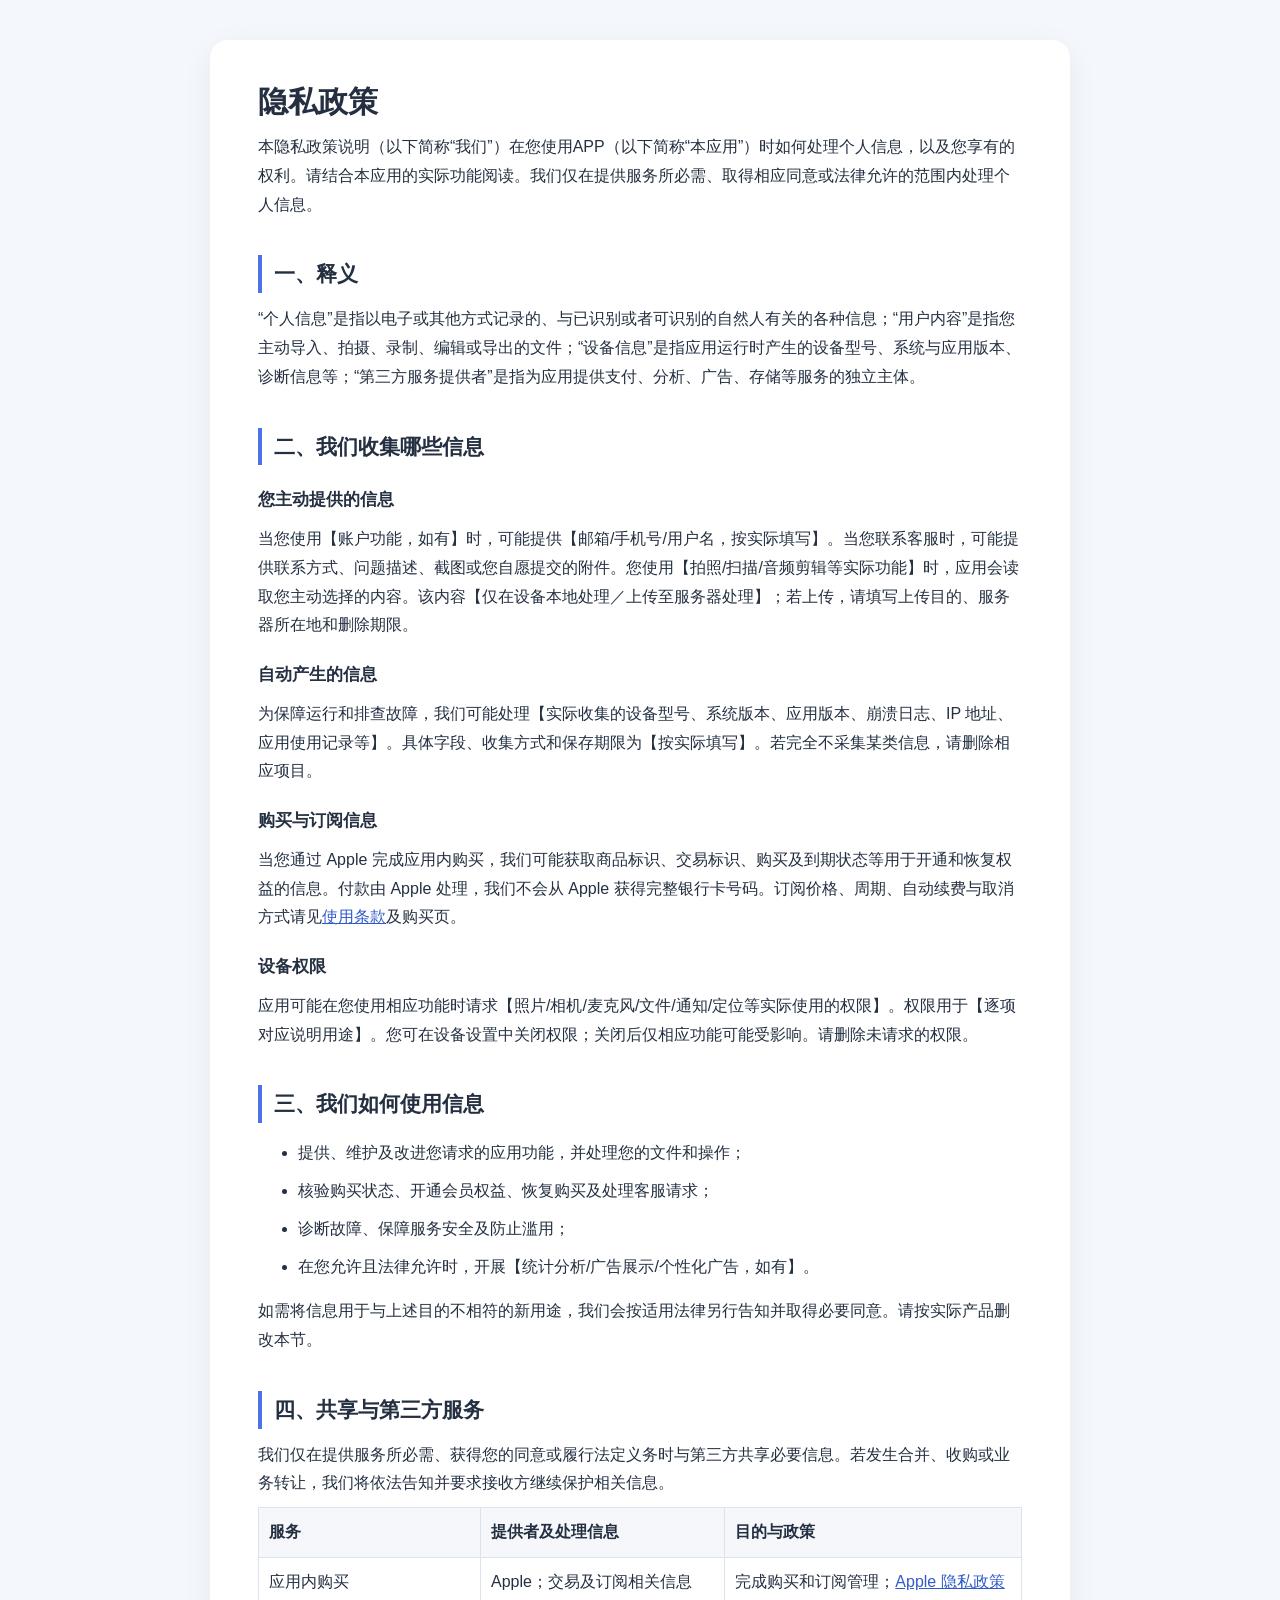
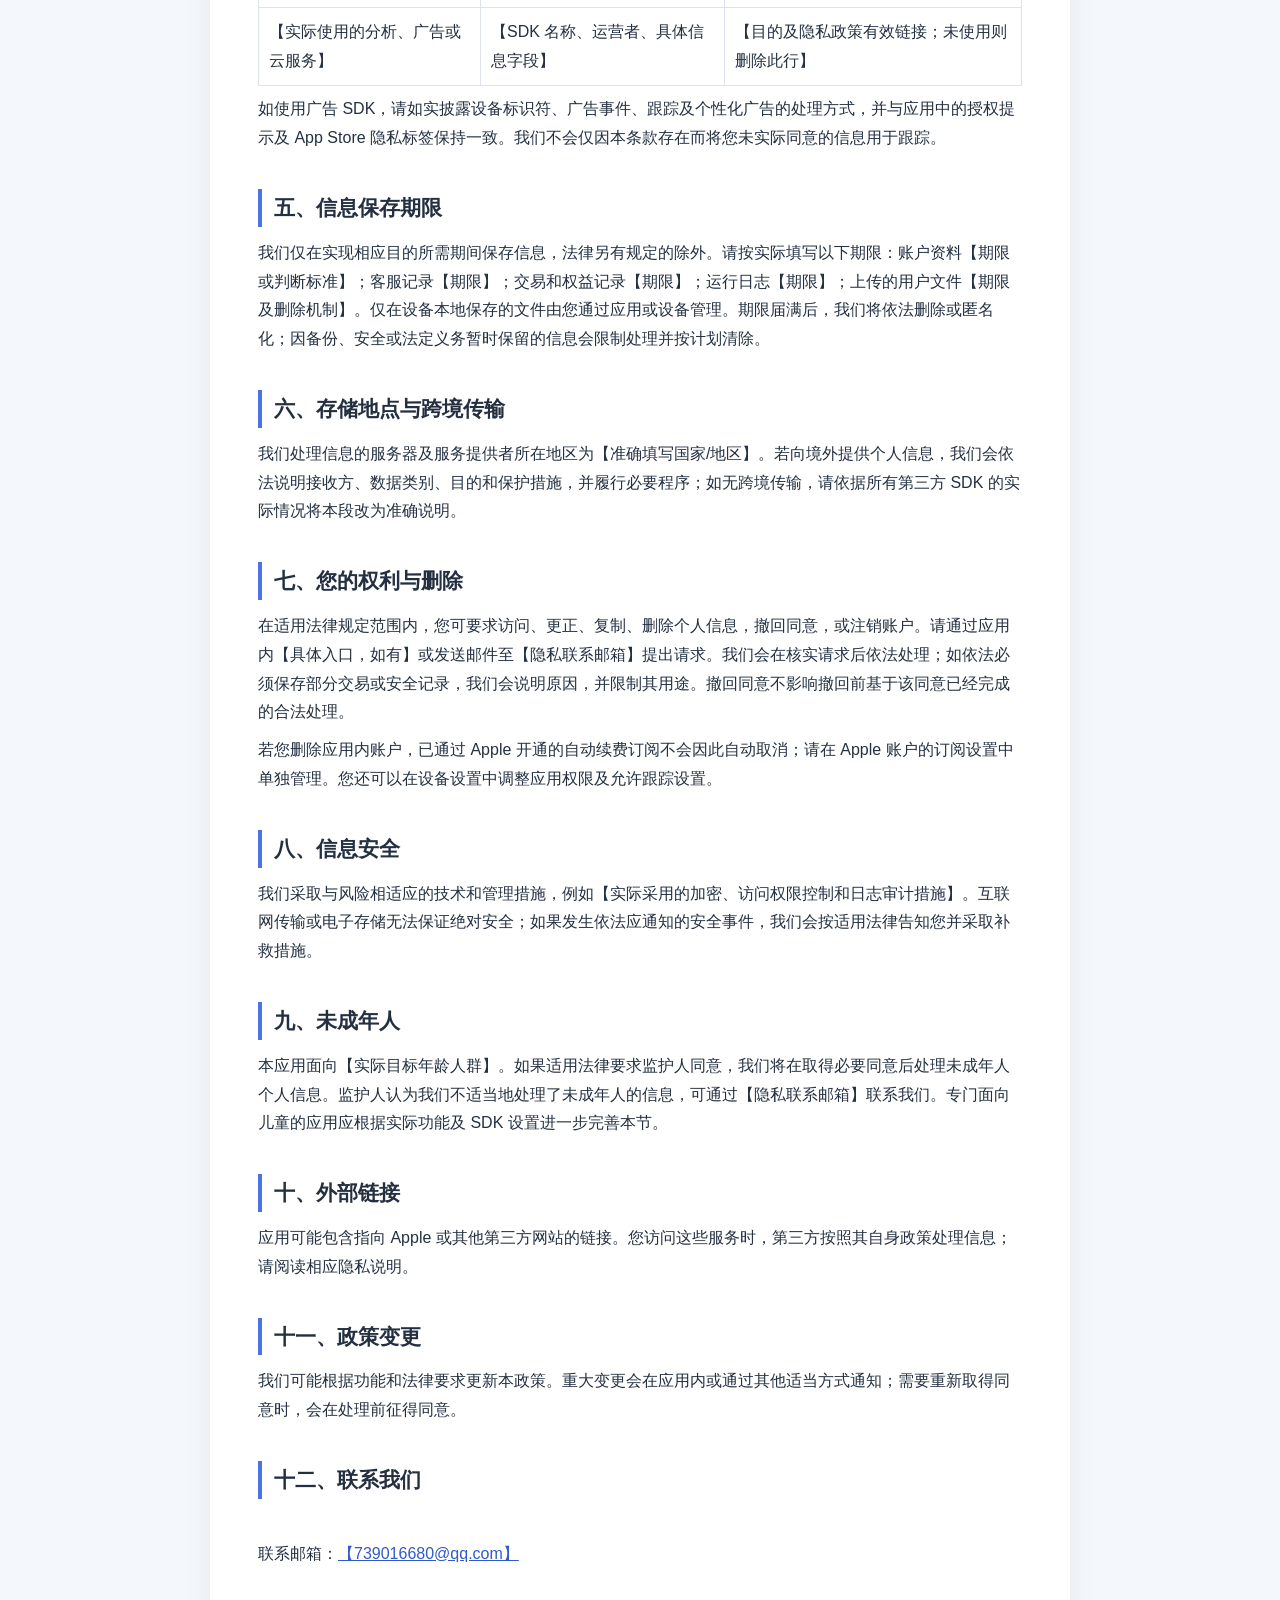
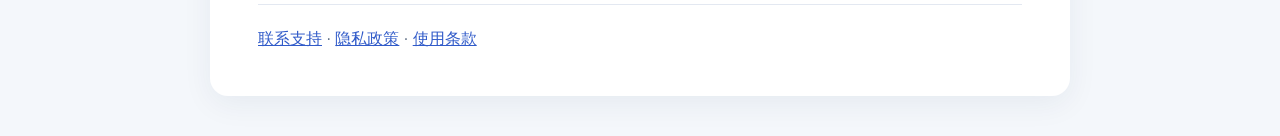
==== commit 7eadcc48: "Update policy change section in privacy.html Removed the text regarding the effective date and last " ====
--- a/privacy.html
+++ b/privacy.html
@@ -9,5 +9,5 @@
 <section><h2>八、信息安全</h2><p>我们采取与风险相适应的技术和管理措施，例如【实际采用的加密、访问权限控制和日志审计措施】。互联网传输或电子存储无法保证绝对安全；如果发生依法应通知的安全事件，我们会按适用法律告知您并采取补救措施。</p></section>
 <section><h2>九、未成年人</h2><p>本应用面向【实际目标年龄人群】。如果适用法律要求监护人同意，我们将在取得必要同意后处理未成年人个人信息。监护人认为我们不适当地处理了未成年人的信息，可通过【隐私联系邮箱】联系我们。专门面向儿童的应用应根据实际功能及 SDK 设置进一步完善本节。</p></section>
 <section><h2>十、外部链接</h2><p>应用可能包含指向 Apple 或其他第三方网站的链接。您访问这些服务时，第三方按照其自身政策处理信息；请阅读相应隐私说明。</p></section>
-<section><h2>十一、政策变更</h2><p>我们可能根据功能和法律要求更新本政策。重大变更会在应用内或通过其他适当方式通知；需要重新取得同意时，会在处理前征得同意。政策生效时间及最近更新日期：【填写真实日期】。</p></section>
+<section><h2>十一、政策变更</h2><p>我们可能根据功能和法律要求更新本政策。重大变更会在应用内或通过其他适当方式通知；需要重新取得同意时，会在处理前征得同意。</p></section>
 <section><h2>十二、联系我们</h2><p><br>联系邮箱：<a href="mailto:【联系邮箱】">【739016680@qq.com】</a></p></section><footer> <a href="mailto:【联系邮箱】">联系支持</a> · <a href="privacy.html">隐私政策</a> · <a href="terms.html">使用条款</a></footer></main></body></html>
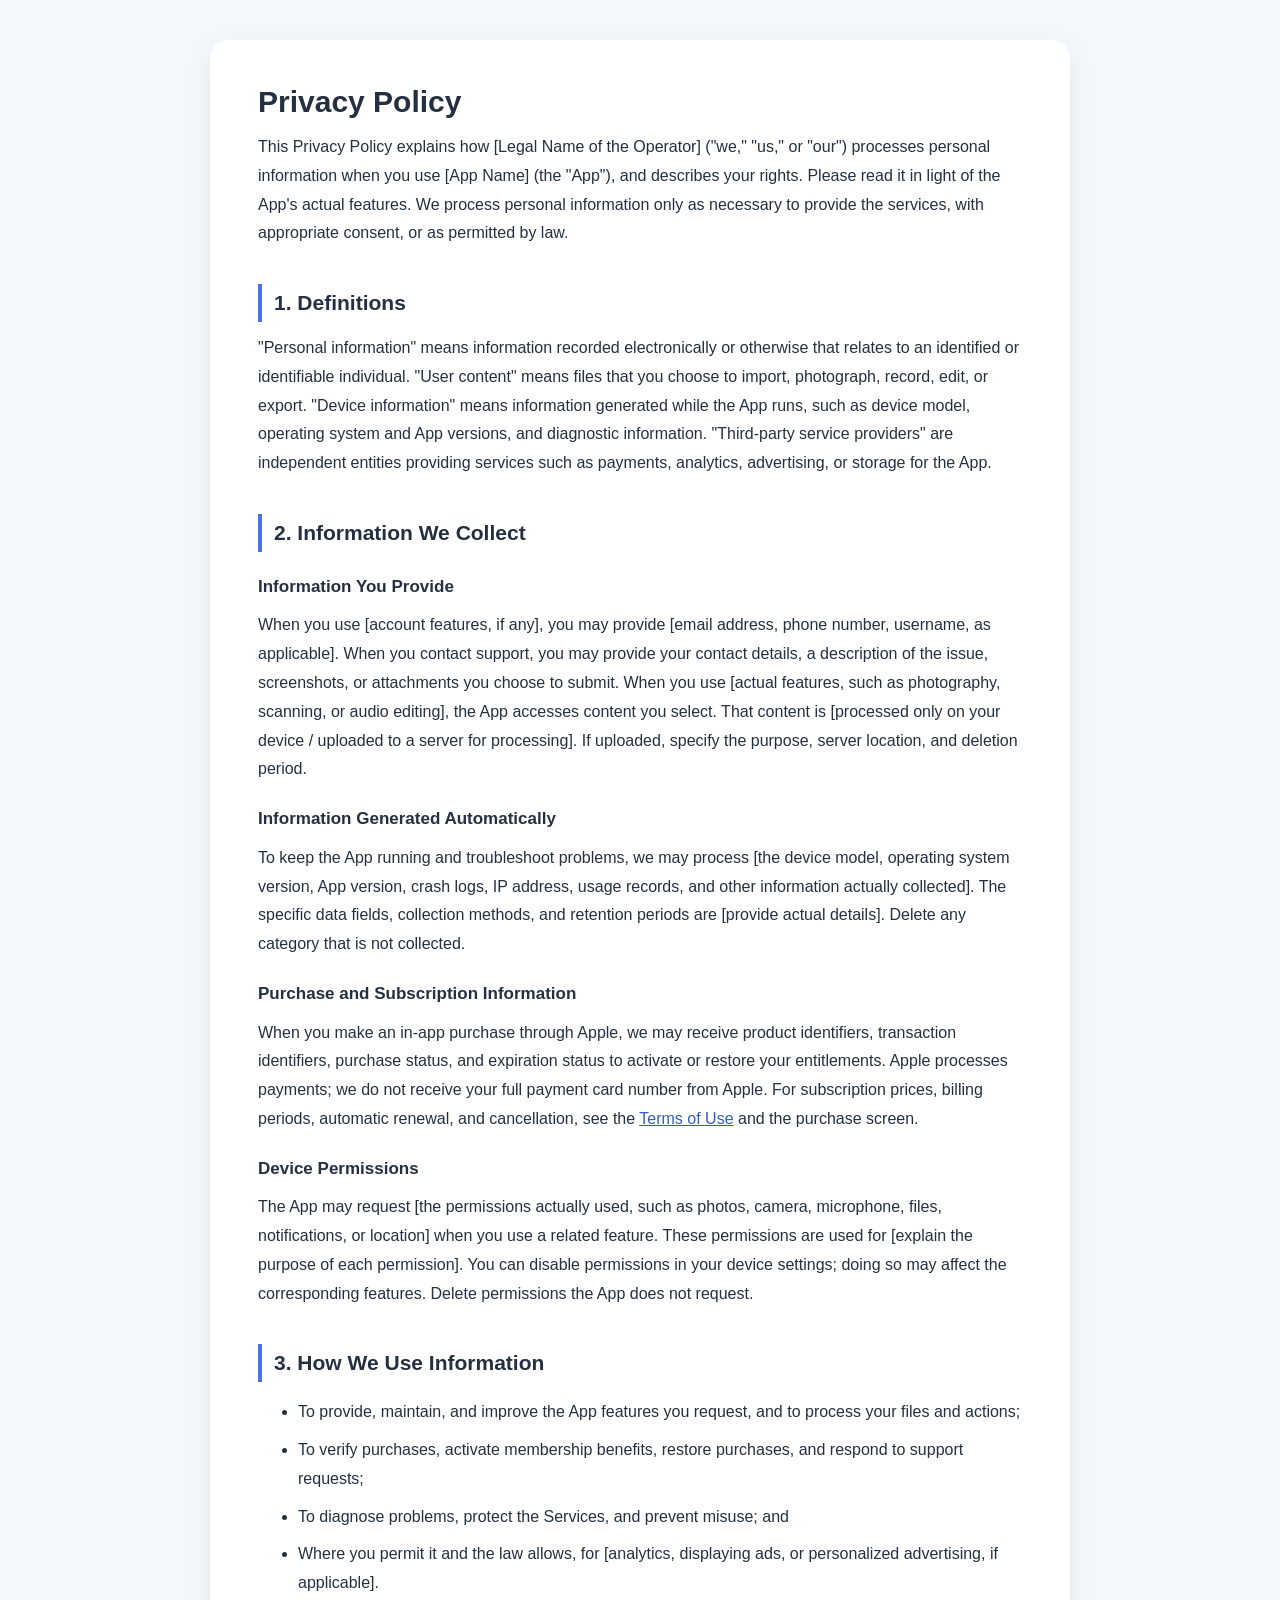
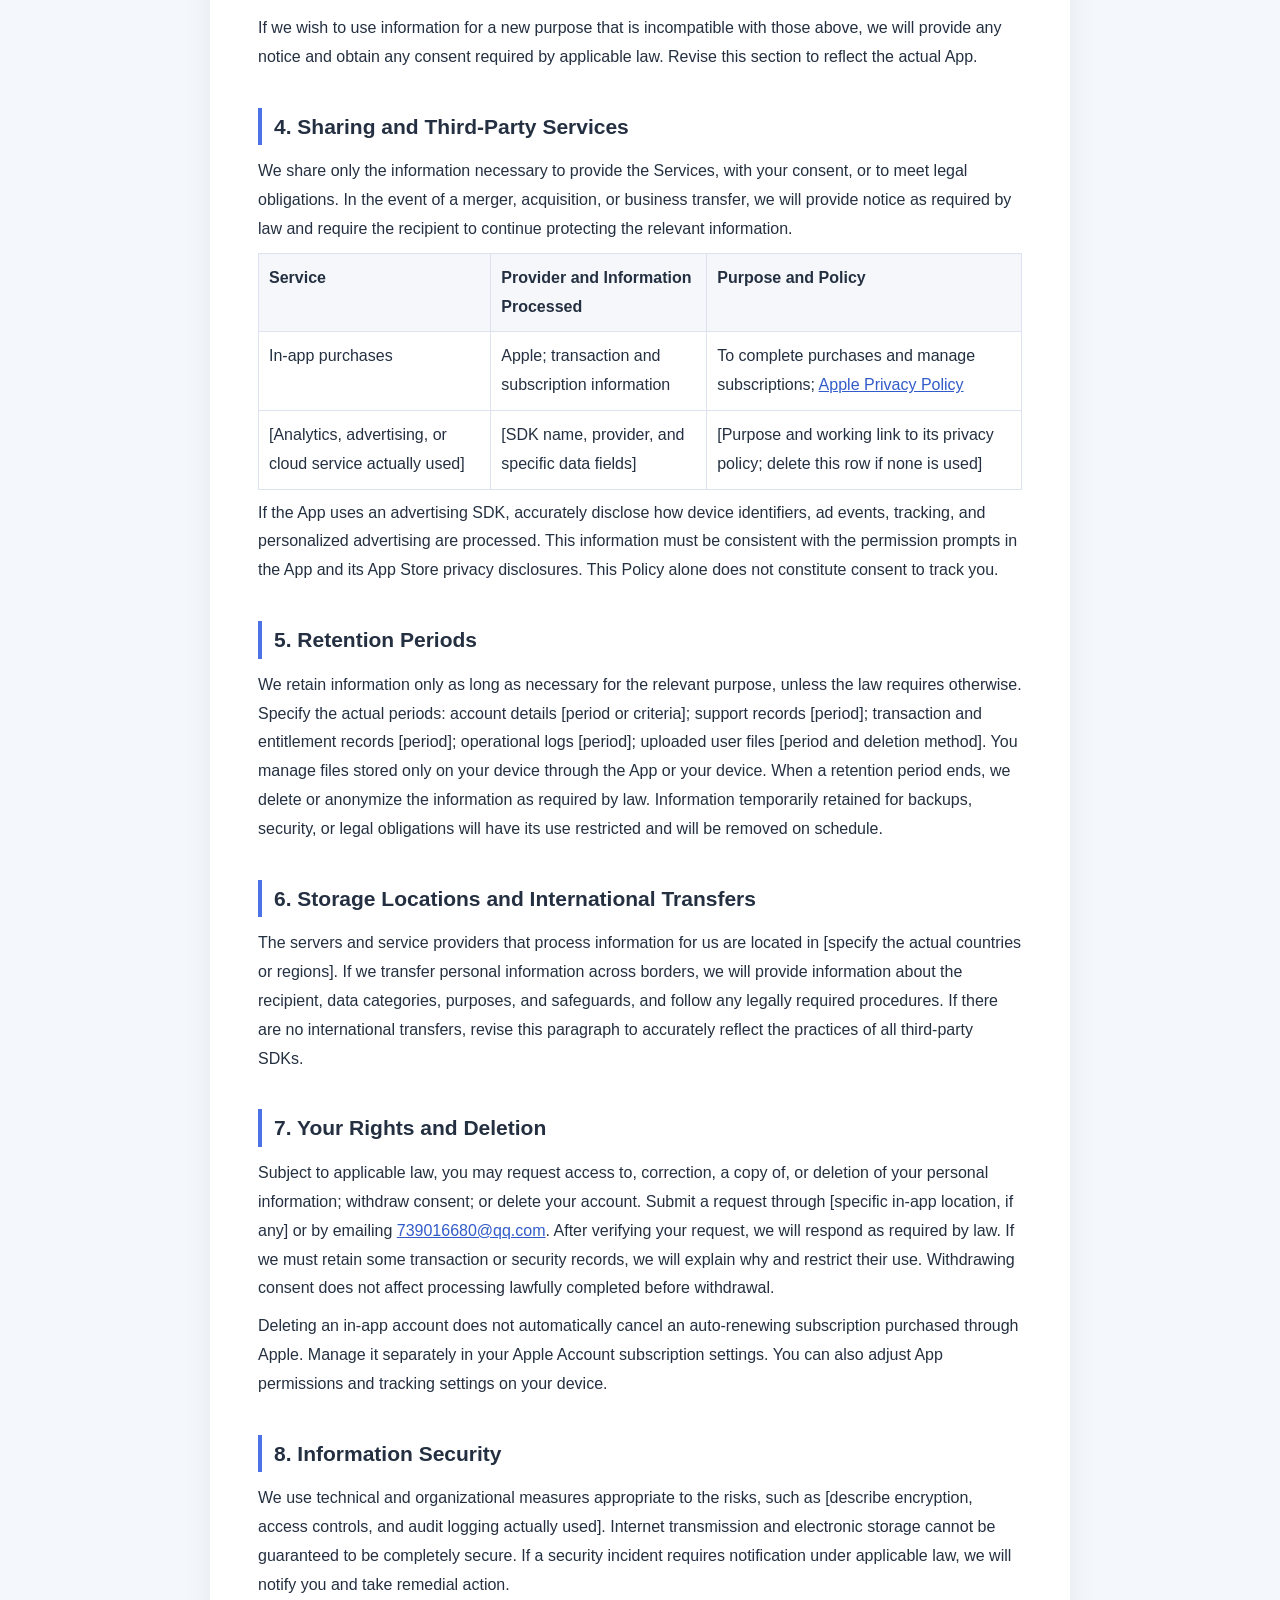
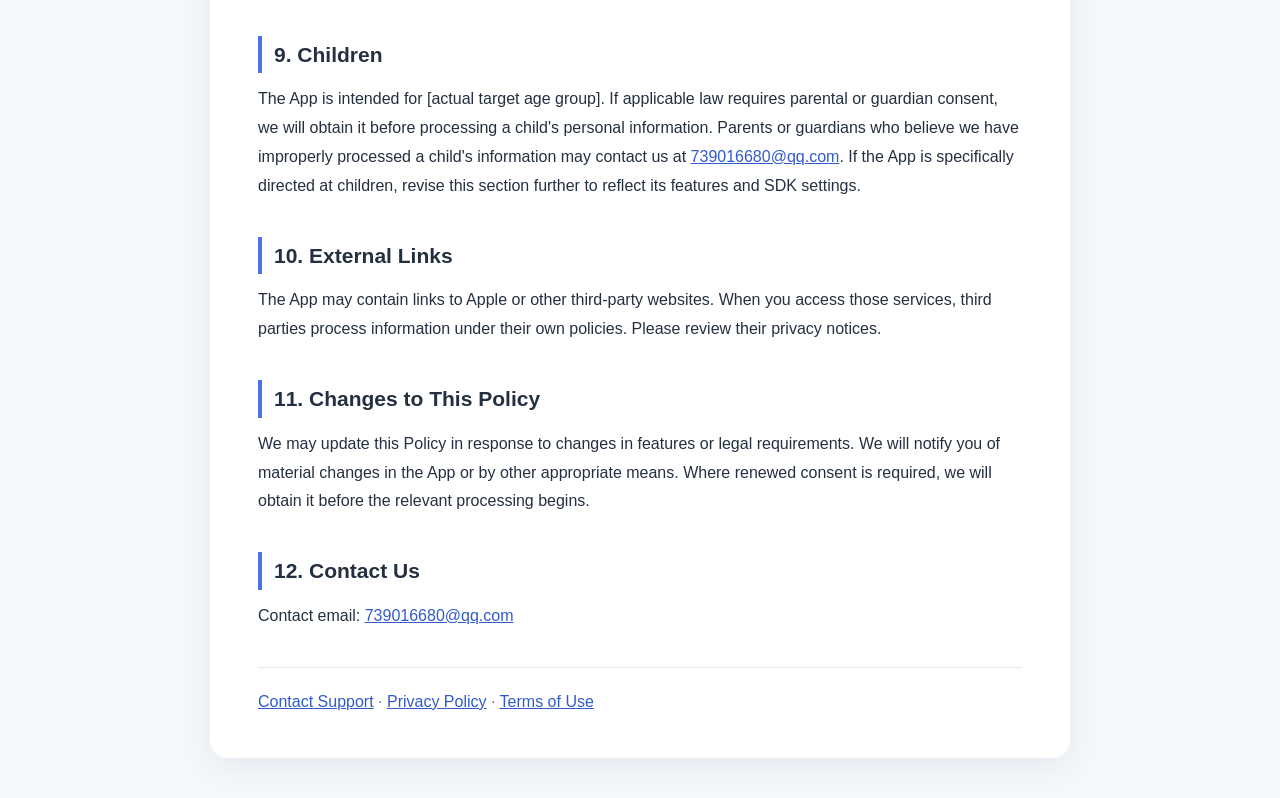
==== commit 39650009: "Add English version of privacy policy" ====
--- a/privacy.html
+++ b/privacy.html
@@ -1,13 +1,21 @@
-<!doctype html><html lang="zh-CN"><head><meta charset="utf-8"><meta name="viewport" content="width=device-width,initial-scale=1"><meta name="color-scheme" content="light"><title>隐私政策｜【App名称】</title><style>*{box-sizing:border-box}body{margin:0;background:#f4f7fb;color:#243041;font:16px/1.8 -apple-system,BlinkMacSystemFont,"PingFang SC","Microsoft YaHei",sans-serif}.wrap{max-width:860px;margin:40px auto;padding:42px 48px;background:white;border-radius:18px;box-shadow:0 8px 30px #142d5010}h1{font-size:30px;line-height:1.3;margin:0 0 12px}h2{font-size:21px;margin:36px 0 12px;border-left:4px solid #4b73e7;padding-left:12px}h3{font-size:17px;margin:20px 0 5px}p,li{margin:9px 0}.muted{color:#66758a}.notice{background:#edf3ff;border-radius:10px;padding:14px 18px}.todo{background:#fff3d8;padding:2px 6px;border-radius:4px;color:#754a00}a{color:#315bc9}table{width:100%;border-collapse:collapse;display:block;overflow-x:auto}th,td{border:1px solid #dce3ee;padding:10px;text-align:left;vertical-align:top}th{background:#f5f7fa}nav a{margin-right:18px}footer{border-top:1px solid #e3e8f1;margin-top:36px;padding-top:20px;color:#66758a}@media(max-width:640px){.wrap{margin:0;padding:24px 20px;border-radius:0}h1{font-size:26px}}</style></head><body><main class="wrap"><h1>隐私政策</h1><section><p>本隐私政策说明（以下简称“我们”）在您使用APP（以下简称“本应用”）时如何处理个人信息，以及您享有的权利。请结合本应用的实际功能阅读。我们仅在提供服务所必需、取得相应同意或法律允许的范围内处理个人信息。</p></section>
-<section><h2>一、释义</h2><p>“个人信息”是指以电子或其他方式记录的、与已识别或者可识别的自然人有关的各种信息；“用户内容”是指您主动导入、拍摄、录制、编辑或导出的文件；“设备信息”是指应用运行时产生的设备型号、系统与应用版本、诊断信息等；“第三方服务提供者”是指为应用提供支付、分析、广告、存储等服务的独立主体。</p></section>
-<section><h2>二、我们收集哪些信息</h2><h3>您主动提供的信息</h3><p>当您使用【账户功能，如有】时，可能提供【邮箱/手机号/用户名，按实际填写】。当您联系客服时，可能提供联系方式、问题描述、截图或您自愿提交的附件。您使用【拍照/扫描/音频剪辑等实际功能】时，应用会读取您主动选择的内容。该内容【仅在设备本地处理／上传至服务器处理】；若上传，请填写上传目的、服务器所在地和删除期限。</p><h3>自动产生的信息</h3><p>为保障运行和排查故障，我们可能处理【实际收集的设备型号、系统版本、应用版本、崩溃日志、IP 地址、应用使用记录等】。具体字段、收集方式和保存期限为【按实际填写】。若完全不采集某类信息，请删除相应项目。</p><h3>购买与订阅信息</h3><p>当您通过 Apple 完成应用内购买，我们可能获取商品标识、交易标识、购买及到期状态等用于开通和恢复权益的信息。付款由 Apple 处理，我们不会从 Apple 获得完整银行卡号码。订阅价格、周期、自动续费与取消方式请见<a href="terms.html">使用条款</a>及购买页。</p><h3>设备权限</h3><p>应用可能在您使用相应功能时请求【照片/相机/麦克风/文件/通知/定位等实际使用的权限】。权限用于【逐项对应说明用途】。您可在设备设置中关闭权限；关闭后仅相应功能可能受影响。请删除未请求的权限。</p></section>
-<section><h2>三、我们如何使用信息</h2><ul><li>提供、维护及改进您请求的应用功能，并处理您的文件和操作；</li><li>核验购买状态、开通会员权益、恢复购买及处理客服请求；</li><li>诊断故障、保障服务安全及防止滥用；</li><li>在您允许且法律允许时，开展【统计分析/广告展示/个性化广告，如有】。</li></ul><p>如需将信息用于与上述目的不相符的新用途，我们会按适用法律另行告知并取得必要同意。请按实际产品删改本节。</p></section>
-<section><h2>四、共享与第三方服务</h2><p>我们仅在提供服务所必需、获得您的同意或履行法定义务时与第三方共享必要信息。若发生合并、收购或业务转让，我们将依法告知并要求接收方继续保护相关信息。</p><table><thead><tr><th>服务</th><th>提供者及处理信息</th><th>目的与政策</th></tr></thead><tbody><tr><td>应用内购买</td><td>Apple；交易及订阅相关信息</td><td>完成购买和订阅管理；<a href="https://www.apple.com/legal/privacy/" rel="noopener noreferrer">Apple 隐私政策</a></td></tr><tr><td>【实际使用的分析、广告或云服务】</td><td>【SDK 名称、运营者、具体信息字段】</td><td>【目的及隐私政策有效链接；未使用则删除此行】</td></tr></tbody></table><p>如使用广告 SDK，请如实披露设备标识符、广告事件、跟踪及个性化广告的处理方式，并与应用中的授权提示及 App Store 隐私标签保持一致。我们不会仅因本条款存在而将您未实际同意的信息用于跟踪。</p></section>
-<section><h2>五、信息保存期限</h2><p>我们仅在实现相应目的所需期间保存信息，法律另有规定的除外。请按实际填写以下期限：账户资料【期限或判断标准】；客服记录【期限】；交易和权益记录【期限】；运行日志【期限】；上传的用户文件【期限及删除机制】。仅在设备本地保存的文件由您通过应用或设备管理。期限届满后，我们将依法删除或匿名化；因备份、安全或法定义务暂时保留的信息会限制处理并按计划清除。</p></section>
-<section><h2>六、存储地点与跨境传输</h2><p>我们处理信息的服务器及服务提供者所在地区为【准确填写国家/地区】。若向境外提供个人信息，我们会依法说明接收方、数据类别、目的和保护措施，并履行必要程序；如无跨境传输，请依据所有第三方 SDK 的实际情况将本段改为准确说明。</p></section>
-<section><h2>七、您的权利与删除</h2><p>在适用法律规定范围内，您可要求访问、更正、复制、删除个人信息，撤回同意，或注销账户。请通过应用内【具体入口，如有】或发送邮件至【隐私联系邮箱】提出请求。我们会在核实请求后依法处理；如依法必须保存部分交易或安全记录，我们会说明原因，并限制其用途。撤回同意不影响撤回前基于该同意已经完成的合法处理。</p><p>若您删除应用内账户，已通过 Apple 开通的自动续费订阅不会因此自动取消；请在 Apple 账户的订阅设置中单独管理。您还可以在设备设置中调整应用权限及允许跟踪设置。</p></section>
-<section><h2>八、信息安全</h2><p>我们采取与风险相适应的技术和管理措施，例如【实际采用的加密、访问权限控制和日志审计措施】。互联网传输或电子存储无法保证绝对安全；如果发生依法应通知的安全事件，我们会按适用法律告知您并采取补救措施。</p></section>
-<section><h2>九、未成年人</h2><p>本应用面向【实际目标年龄人群】。如果适用法律要求监护人同意，我们将在取得必要同意后处理未成年人个人信息。监护人认为我们不适当地处理了未成年人的信息，可通过【隐私联系邮箱】联系我们。专门面向儿童的应用应根据实际功能及 SDK 设置进一步完善本节。</p></section>
-<section><h2>十、外部链接</h2><p>应用可能包含指向 Apple 或其他第三方网站的链接。您访问这些服务时，第三方按照其自身政策处理信息；请阅读相应隐私说明。</p></section>
-<section><h2>十一、政策变更</h2><p>我们可能根据功能和法律要求更新本政策。重大变更会在应用内或通过其他适当方式通知；需要重新取得同意时，会在处理前征得同意。</p></section>
-<section><h2>十二、联系我们</h2><p><br>联系邮箱：<a href="mailto:【联系邮箱】">【739016680@qq.com】</a></p></section><footer> <a href="mailto:【联系邮箱】">联系支持</a> · <a href="privacy.html">隐私政策</a> · <a href="terms.html">使用条款</a></footer></main></body></html>
+<!doctype html>
+<html lang="en">
+<head>
+<meta charset="utf-8"><meta name="viewport" content="width=device-width,initial-scale=1"><meta name="color-scheme" content="light">
+<title>Privacy Policy </title>
+<style>*{box-sizing:border-box}body{margin:0;background:#f4f7fb;color:#243041;font:16px/1.8 -apple-system,BlinkMacSystemFont,"PingFang SC","Microsoft YaHei",sans-serif}.wrap{max-width:860px;margin:40px auto;padding:42px 48px;background:white;border-radius:18px;box-shadow:0 8px 30px #142d5010}h1{font-size:30px;line-height:1.3;margin:0 0 12px}h2{font-size:21px;margin:36px 0 12px;border-left:4px solid #4b73e7;padding-left:12px}h3{font-size:17px;margin:20px 0 5px}p,li{margin:9px 0}.muted{color:#66758a}.notice{background:#edf3ff;border-radius:10px;padding:14px 18px}.todo{background:#fff3d8;padding:2px 6px;border-radius:4px;color:#754a00}a{color:#315bc9}table{width:100%;border-collapse:collapse;display:block;overflow-x:auto}th,td{border:1px solid #dce3ee;padding:10px;text-align:left;vertical-align:top}th{background:#f5f7fa}nav a{margin-right:18px}footer{border-top:1px solid #e3e8f1;margin-top:36px;padding-top:20px;color:#66758a}@media(max-width:640px){.wrap{margin:0;padding:24px 20px;border-radius:0}h1{font-size:26px}}</style>
+</head><body><main class="wrap"><h1>Privacy Policy</h1>
+<section><p>This Privacy Policy explains how [Legal Name of the Operator] ("we," "us," or "our") processes personal information when you use [App Name] (the "App"), and describes your rights. Please read it in light of the App's actual features. We process personal information only as necessary to provide the services, with appropriate consent, or as permitted by law.</p></section>
+<section><h2>1. Definitions</h2><p>"Personal information" means information recorded electronically or otherwise that relates to an identified or identifiable individual. "User content" means files that you choose to import, photograph, record, edit, or export. "Device information" means information generated while the App runs, such as device model, operating system and App versions, and diagnostic information. "Third-party service providers" are independent entities providing services such as payments, analytics, advertising, or storage for the App.</p></section>
+<section><h2>2. Information We Collect</h2><h3>Information You Provide</h3><p>When you use [account features, if any], you may provide [email address, phone number, username, as applicable]. When you contact support, you may provide your contact details, a description of the issue, screenshots, or attachments you choose to submit. When you use [actual features, such as photography, scanning, or audio editing], the App accesses content you select. That content is [processed only on your device / uploaded to a server for processing]. If uploaded, specify the purpose, server location, and deletion period.</p><h3>Information Generated Automatically</h3><p>To keep the App running and troubleshoot problems, we may process [the device model, operating system version, App version, crash logs, IP address, usage records, and other information actually collected]. The specific data fields, collection methods, and retention periods are [provide actual details]. Delete any category that is not collected.</p><h3>Purchase and Subscription Information</h3><p>When you make an in-app purchase through Apple, we may receive product identifiers, transaction identifiers, purchase status, and expiration status to activate or restore your entitlements. Apple processes payments; we do not receive your full payment card number from Apple. For subscription prices, billing periods, automatic renewal, and cancellation, see the <a href="terms-en.html">Terms of Use</a> and the purchase screen.</p><h3>Device Permissions</h3><p>The App may request [the permissions actually used, such as photos, camera, microphone, files, notifications, or location] when you use a related feature. These permissions are used for [explain the purpose of each permission]. You can disable permissions in your device settings; doing so may affect the corresponding features. Delete permissions the App does not request.</p></section>
+<section><h2>3. How We Use Information</h2><ul><li>To provide, maintain, and improve the App features you request, and to process your files and actions;</li><li>To verify purchases, activate membership benefits, restore purchases, and respond to support requests;</li><li>To diagnose problems, protect the Services, and prevent misuse; and</li><li>Where you permit it and the law allows, for [analytics, displaying ads, or personalized advertising, if applicable].</li></ul><p>If we wish to use information for a new purpose that is incompatible with those above, we will provide any notice and obtain any consent required by applicable law. Revise this section to reflect the actual App.</p></section>
+<section><h2>4. Sharing and Third-Party Services</h2><p>We share only the information necessary to provide the Services, with your consent, or to meet legal obligations. In the event of a merger, acquisition, or business transfer, we will provide notice as required by law and require the recipient to continue protecting the relevant information.</p><table><thead><tr><th>Service</th><th>Provider and Information Processed</th><th>Purpose and Policy</th></tr></thead><tbody><tr><td>In-app purchases</td><td>Apple; transaction and subscription information</td><td>To complete purchases and manage subscriptions; <a href="https://www.apple.com/legal/privacy/" rel="noopener noreferrer">Apple Privacy Policy</a></td></tr><tr><td>[Analytics, advertising, or cloud service actually used]</td><td>[SDK name, provider, and specific data fields]</td><td>[Purpose and working link to its privacy policy; delete this row if none is used]</td></tr></tbody></table><p>If the App uses an advertising SDK, accurately disclose how device identifiers, ad events, tracking, and personalized advertising are processed. This information must be consistent with the permission prompts in the App and its App Store privacy disclosures. This Policy alone does not constitute consent to track you.</p></section>
+<section><h2>5. Retention Periods</h2><p>We retain information only as long as necessary for the relevant purpose, unless the law requires otherwise. Specify the actual periods: account details [period or criteria]; support records [period]; transaction and entitlement records [period]; operational logs [period]; uploaded user files [period and deletion method]. You manage files stored only on your device through the App or your device. When a retention period ends, we delete or anonymize the information as required by law. Information temporarily retained for backups, security, or legal obligations will have its use restricted and will be removed on schedule.</p></section>
+<section><h2>6. Storage Locations and International Transfers</h2><p>The servers and service providers that process information for us are located in [specify the actual countries or regions]. If we transfer personal information across borders, we will provide information about the recipient, data categories, purposes, and safeguards, and follow any legally required procedures. If there are no international transfers, revise this paragraph to accurately reflect the practices of all third-party SDKs.</p></section>
+<section><h2>7. Your Rights and Deletion</h2><p>Subject to applicable law, you may request access to, correction, a copy of, or deletion of your personal information; withdraw consent; or delete your account. Submit a request through [specific in-app location, if any] or by emailing <a href="mailto:739016680@qq.com">739016680@qq.com</a>. After verifying your request, we will respond as required by law. If we must retain some transaction or security records, we will explain why and restrict their use. Withdrawing consent does not affect processing lawfully completed before withdrawal.</p><p>Deleting an in-app account does not automatically cancel an auto-renewing subscription purchased through Apple. Manage it separately in your Apple Account subscription settings. You can also adjust App permissions and tracking settings on your device.</p></section>
+<section><h2>8. Information Security</h2><p>We use technical and organizational measures appropriate to the risks, such as [describe encryption, access controls, and audit logging actually used]. Internet transmission and electronic storage cannot be guaranteed to be completely secure. If a security incident requires notification under applicable law, we will notify you and take remedial action.</p></section>
+<section><h2>9. Children</h2><p>The App is intended for [actual target age group]. If applicable law requires parental or guardian consent, we will obtain it before processing a child's personal information. Parents or guardians who believe we have improperly processed a child's information may contact us at <a href="mailto:739016680@qq.com">739016680@qq.com</a>. If the App is specifically directed at children, revise this section further to reflect its features and SDK settings.</p></section>
+<section><h2>10. External Links</h2><p>The App may contain links to Apple or other third-party websites. When you access those services, third parties process information under their own policies. Please review their privacy notices.</p></section>
+<section><h2>11. Changes to This Policy</h2><p>We may update this Policy in response to changes in features or legal requirements. We will notify you of material changes in the App or by other appropriate means. Where renewed consent is required, we will obtain it before the relevant processing begins.</p></section>
+<section><h2>12. Contact Us</h2><p>Contact email: <a href="mailto:739016680@qq.com">739016680@qq.com</a></p></section>
+<footer><a href="mailto:739016680@qq.com">Contact Support</a> · <a href="privacy-en.html">Privacy Policy</a> · <a href="terms-en.html">Terms of Use</a></footer></main></body></html>
